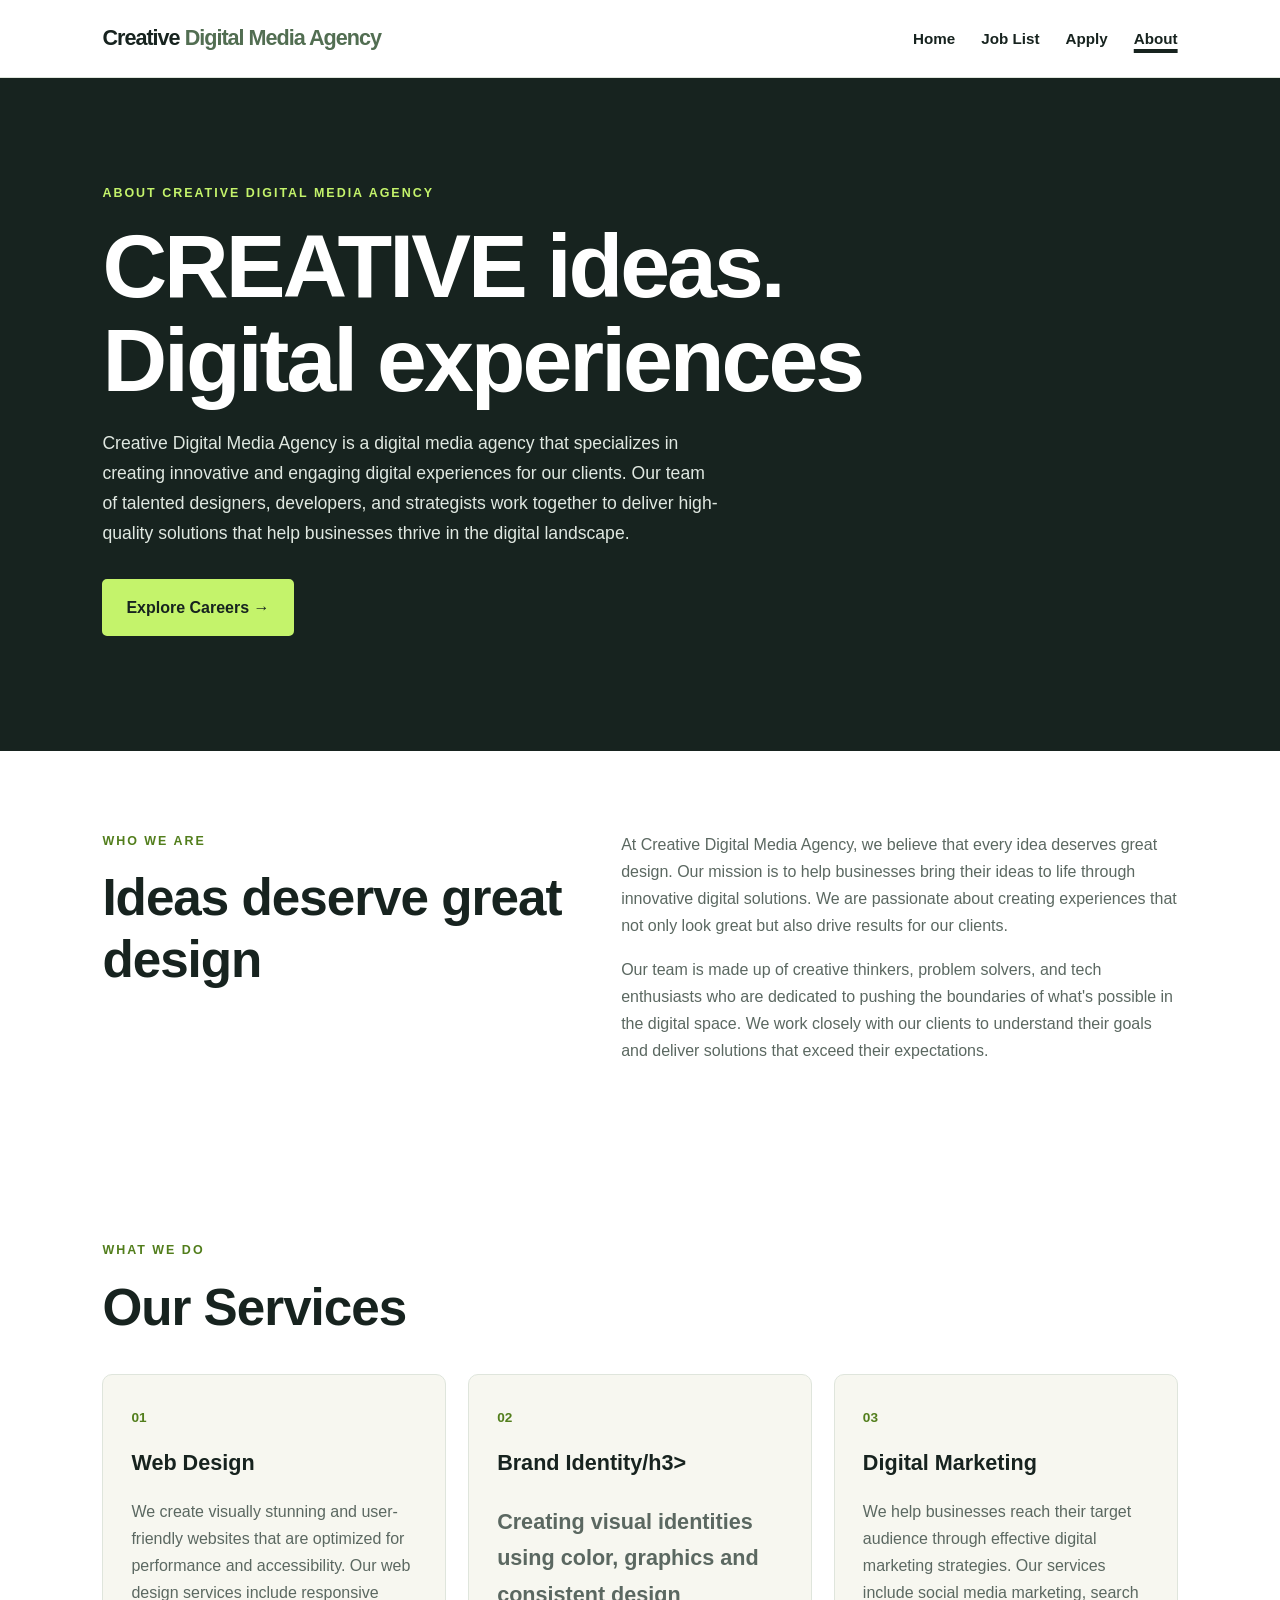
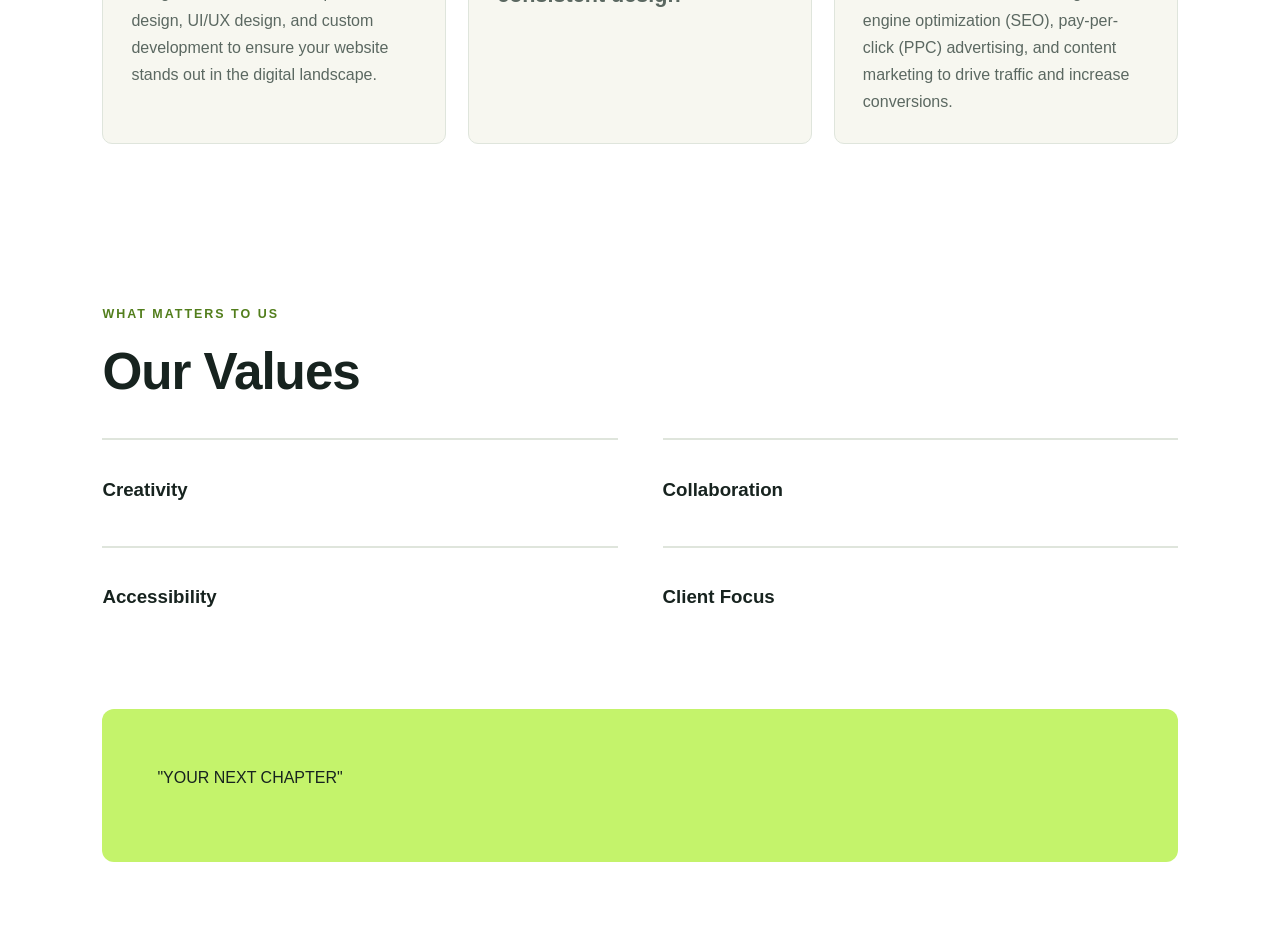
==== about.html @ 19dbe5de "new member" ====
<!DOCTYPE html>
<html lang="en">
<head>
    <meta charset="UTF-8">
    <meta name="viewport" content="width=device-width, initial-scale=1.0    ">      
    <meta name="description"
          content="Discover Creative Digital Media Agency, our mission, services and values.">
    <title>About Us/Creative Digital Media Agency</title> 
    <link rel="stylesheet" href="about.css">
</head>


<body>
    <header class="site-header">
        <a class="brand" href="index.html">
            Creative <span>Digital Media Agency</span>
        </a>


        <nav aria-label="Main navigation">
            <ul>
                <li><a href="index.html">Home</a></li>
                <li><a href="Job List.html">Job List</a></li>
                <li><a href="application.html">Apply</a></li>
                <li><a href="about.html" aria-current="page">About</a> </li>
            </ul>
        </nav>
    </header>


    <main>
        <section class="hero" aria-labelledby="hero-title">
            <p class="eyebrow">ABOUT CREATIVE DIGITAL MEDIA AGENCY</p>

            <h1 id="hero-title">
                CREATIVE ideas.<br>
                Digital experiences
            </h1>

            <p class="hero-text">
                Creative Digital Media Agency is a digital media agency that specializes in creating innovative and engaging digital experiences for our clients. Our team of talented designers, developers, and strategists work together to deliver high-quality solutions that help businesses thrive in the digital landscape.

            </p>


            <a class="button" href="application.html">
                Explore Careers &rarr;
            </a>
        </section>
    
    
        <section class="section about-section"
                 aria-labelledby="mission-title">
            <div class="section-heading">
                <p class="eyebrow">WHO WE ARE</p>
                <h2 id="mission-title">Ideas deserve great design</h2>
            </div>
        
        
            <div class="section-copy">
                <p>
                    At Creative Digital Media Agency, we believe that every idea deserves great design. Our mission is to help businesses bring their ideas to life through innovative digital solutions. We are passionate about creating experiences that not only look great but also drive results for our clients.
                </p>

                <p>
                    Our team is made up of creative thinkers, problem solvers, and tech enthusiasts who are dedicated to pushing the boundaries of what's possible in the digital space. We work closely with our clients to understand their goals and deliver solutions that exceed their expectations.
                </p>
            </div>
        </section>


        <section class="section service-section"
                 aria-labelledby="services-title">
            <div class="section-heading">
                <p class="eyebrow">WHAT WE DO</p>
                <h2 id="services-title">Our Services</h2>
            </div>

            <div class="card-grid">
                <article class="info-card">
                    <span class="card-number">01</span>
                    <h3>Web Design</h3>
                    <p>
                        We create visually stunning and user-friendly websites that are optimized for performance and accessibility. Our web design services include responsive design, UI/UX design, and custom development to ensure your website stands out in the digital landscape.    
                    </p>
                </article>


                <article class="info-card">
                    <span class="card-number">02</span>
                    <h3>Brand Identity/h3>
                    <p>
                        Creating visual identities using color, graphics and consistent design
                    </p>
                </article>


                <article class="info-card">
                    <span class="card-number">03</span>
                    <h3>Digital Marketing</h3>
                    <p>
                        We help businesses reach their target audience through effective digital marketing strategies. Our services include social media marketing, search engine optimization (SEO), pay-per-click (PPC) advertising, and content marketing to drive traffic and increase conversions.
                    </p>
                </article>
            </div>
        </section>


        <section class="section values-section"
                 aria-labelledby="values-title">
            <div class="section-heading">
                <p class="eyebrow">WHAT MATTERS TO US</p>
                <h2 id="values-title">Our Values</h2>
            </div>


            <ul class="values-list">
                <li>
                    <h3>Creativity</h3>
                    <p></p>
                </li>
                <li>
                    <h3>Collaboration</h3>
                    <p></p>
                </li>
                <li>
                    <h3>Accessibility</h3>
                    <p></p>
                </li>
                <li>
                    <h3>Client Focus</h3>
                    <p></p>
                </li>
            </ul>
        </section>


        <section class="careers-banner"
                 aria-labelledby="careers-title"
            <p class="eyebrow">"YOUR NEXT CHAPTER"</p>
    </main>
</body>
</html>
---- about.css ----
/* G06 Creative Digital Media Agency - About page


:root {
    --dark: #17231f;
    --green: #c4f36b;
    --cream: #f7f7f0;
    --white: #ffffff;
    --muted: #5b6861;
    --border: #dfe5dc
}

/* G06 Creative Digital Media Agency - About page */


:root {
    --dark: #17231f;
    --green: #c4f36b;
    --cream: #f7f7f0;
    --white: #ffffff;
    --muted: #5b6861;
    --border: #dfe5dc
}

* {
   box-sizing: border-box;
}

html {
    scroll-behavior: smooth;
}

body {
    margin: 0;
    font-family: 'Gill Sans', 'Gill Sans MT', Calibri, 'Trebuchet MS', sans-serif;
    color: #17231f;
    background:#ffffff;
    line-height: 1.7;
}

a {
    color: inherit;
}

a:focus-visible {
    outline: 3px solid #17231f
}

.site-header {
    position: relative;
    display: flex;
    align-items: center;
    justify-content: space-between;
    gap: 24px;
    padding: 20px 8%;
    background: var(--white);
    border-bottom: 1px solid var(--border);
}

.brand {
    font-size: 1.35rem;
    font-weight: 800;
    text-decoration: none;
    letter-spacing: -1px;
    text-align: center;
}

.brand span {
    color: #526e52;
}


nav ul {
    display: flex;
    flex-wrap: wrap;
    gap: 26px;
    margin: 0; 
    padding: 0;
    list-style: none;
}

nav a {
    font-size: 0.95rem;
    font-weight: 600;
    text-decoration: none;
}

nav a:hover,
nav a[aria-current="page"] {
    text-decoration: underline;
    text-decoration-thickness: 3.5px;
    text-underline-offset: 5px;
}

.hero { 
    padding: 105px 8% 115px;
    background: var(--dark);
    color: var(--white);
}

.eyebrow {
    margin: 0 0 15px;
    color: #527e1c;
    font-size: 0.78rem;
    font-weight: 800;
    letter-spacing: 2px;
}

.hero .eyebrow {
    color: var(--green);
}

.hero h1 {
    max-width: 850px;
    margin: 0 0 22px;
    font-size: clamp(2.8rem, 7vw, 5.6rem);
    line-height: 1.05;
    letter-spacing: -3px;
}

.hero-text {
    max-width: 620px;
    margin-bottom: 30px;
    color: #e0e8e1;
    font-size: 1.1rem;
}

.button {
    display: inline-block;
    padding: 13px 22px;
    border: 2px solid var(--green);
    border-radius: 5px;
    background: var(--green);
    color: var(--dark);
    font-weight: 700;
    text-decoration: none;
}

.button:hover {
    background: var(--white);
    border-color: var(--white);
}

.section {
    padding: 80px 8%;
}

.section-heading h2,
.careers-banner h2 {
    margin: 0;
    font-size: clamp(2rem, 4vw, 3.2rem);
    line-height: 1.2;
    letter-spacing: -1px;
}

.about-section {
    display: grid;
    grid-template-columns: 1fr 1.2fr;
    gap: 55px;
    align-items: start;
}

.section-copy {
    max-width: 650px;
    color: var(--muted);
}

.section-copy p:first-child {
    margin-top: 0;
}

.services-section {
    background: var(--white);
}

.card-grid {
    display: grid;
    grid-template-columns: repeat(3, minmax(0, 1fr));
    gap: 22px;
    margin-top: 36px;
}

.info-card {
    padding: 28px;
    border: 1px solid var(--border);
    border-radius: 10px;
    background: var(--cream);
}

.card-number {
    color: #527e1c;
    font-size: 0.85rem;
    font-weight: 800;
}

.info-card h3 {
    margin: 15px 0 8px;
    font-size: 1.35rem;
}

.info-card p {
    margin-bottom: 0;
    color: var(--muted);
}

.values-list {
    display: grid;
    grid-template-columns: repeat(2, minmax(0, 1fr));
    gap: 24px 45px;
    margin: 36px 0 0;
    padding: 0;
    list-style: none;
}

.values-list li {
    padding-top: 15px;
    border-top: 2px solid var(--border);
}

.values-list h3 {
    margin-bottom: 5px;
}

.values-list p {
    margin-top: 0;
    color: var(--muted);
}

.careers-banner {
    margin: 0 8% 80px;
    padding: 55px;
    border-radius: 12px;
    background: var(--green);
}

.careers-banner h2 {
    max-width: 700px;
}

.careers-banner > p:not(.eyebrow) {
    max-width: 650px;
}

.button-light {
    background: var(--dark);
    color: var(--white);
    border-color: var(--dark);
}

.button-light:hover {
    background: var(--white);
    color: var(--dark);
    border-color: var(--white);
}

.site-footer {
    display: flex;
    align-items: center;
    justify-content: space-between;
    gap: 20px;
    padding: 28px 8%;
    background: var(--dark);
    color: var(--white);
}

.footer-brand span {
    color: var(--green);
}

.site-footer p {
    margin: 0;
    font-size: 0.9rem;
}


@media (max-width: 760px) {
    .site-header {
        align-items: flex-start;
        flex-direction:column;
        padding: 20px 6%;
    
}

nav ul {
    gap: 12px 20px;
}


.hero {
    padding: 75px 6%;
}

.hero h1 {
    letter-spacing: -1.5px;
}
.section {
        padding: 60px 6%;
    }

    .about-section {
        grid-template-columns: 1fr;
        gap: 22px;
    }

    .card-grid {
        grid-template-columns: 1fr;
    }

    .values-list {
        grid-template-columns: 1fr;
    }

    .careers-banner {
        margin: 0 6% 60px;
        padding: 30px 24px;
    }

    .site-footer {
        align-items: flex-start;
        flex-direction: column;
        padding: 28px 6%;
    }
}
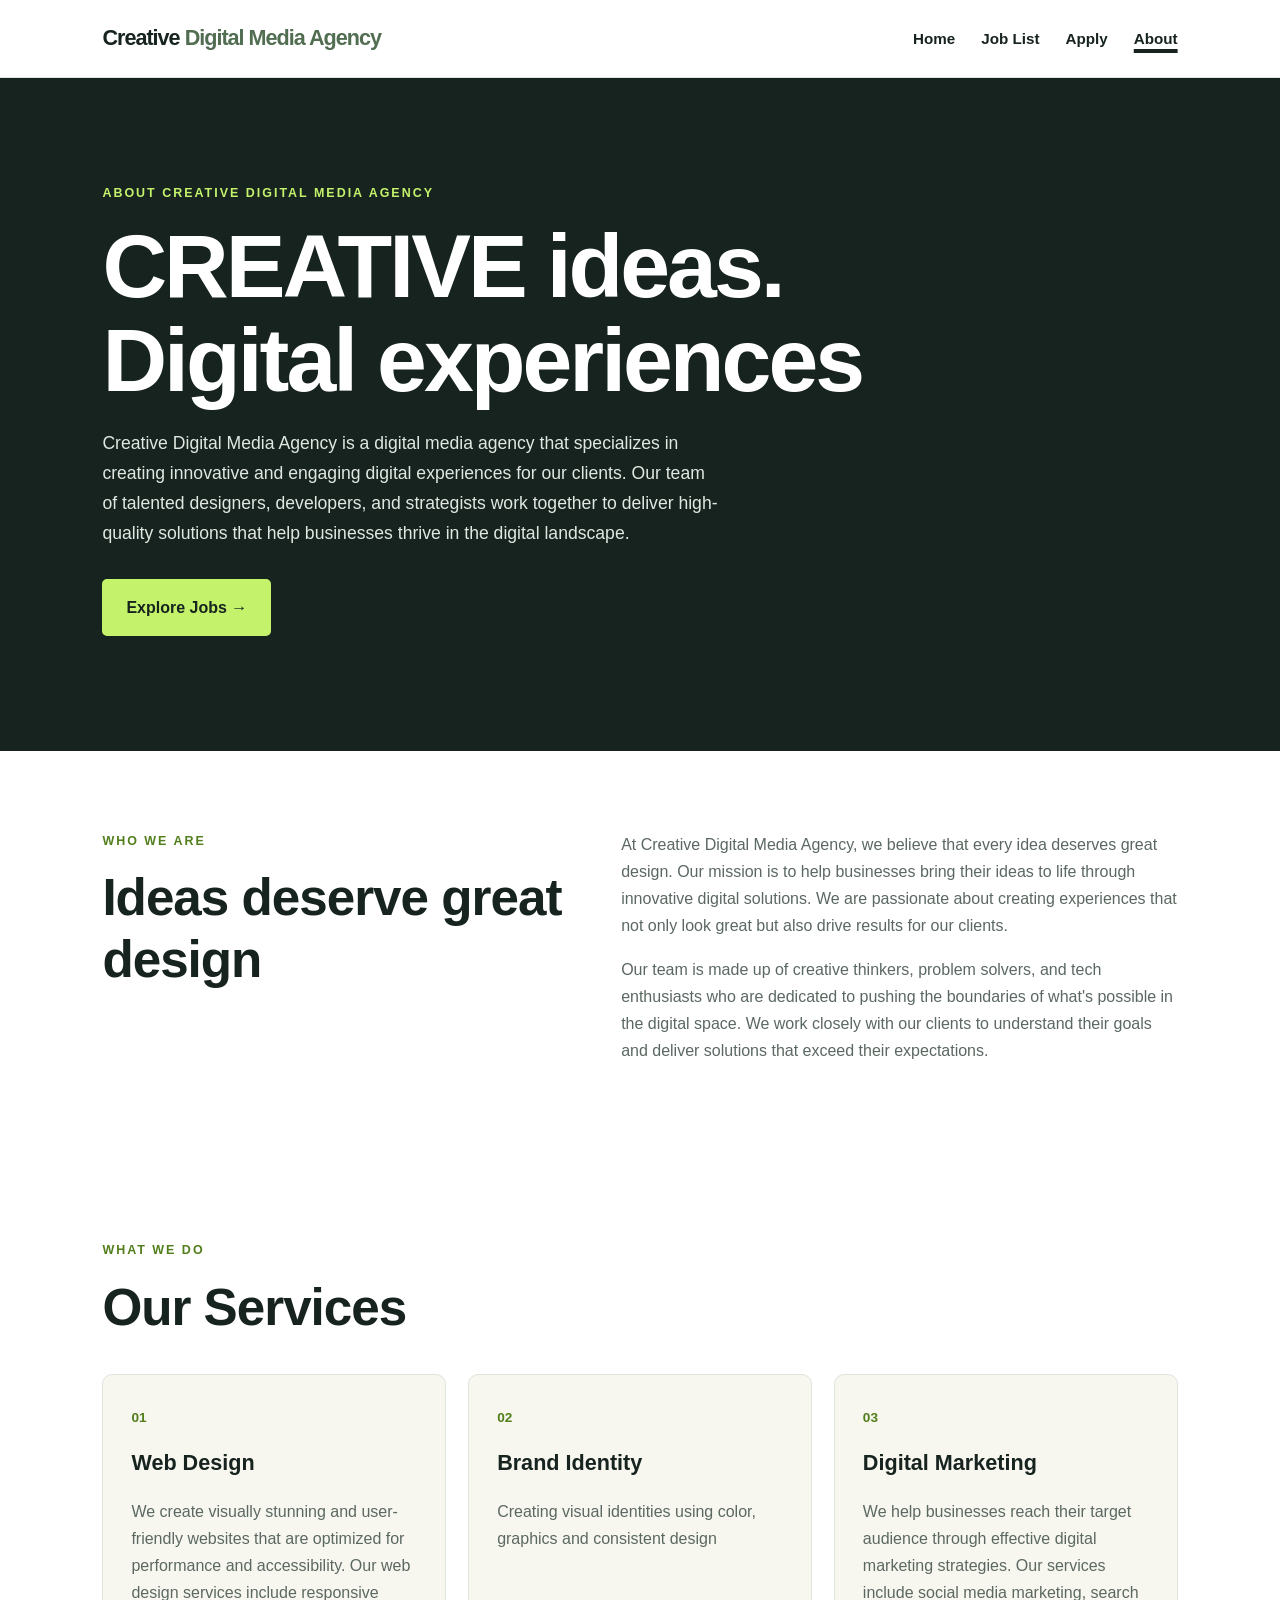
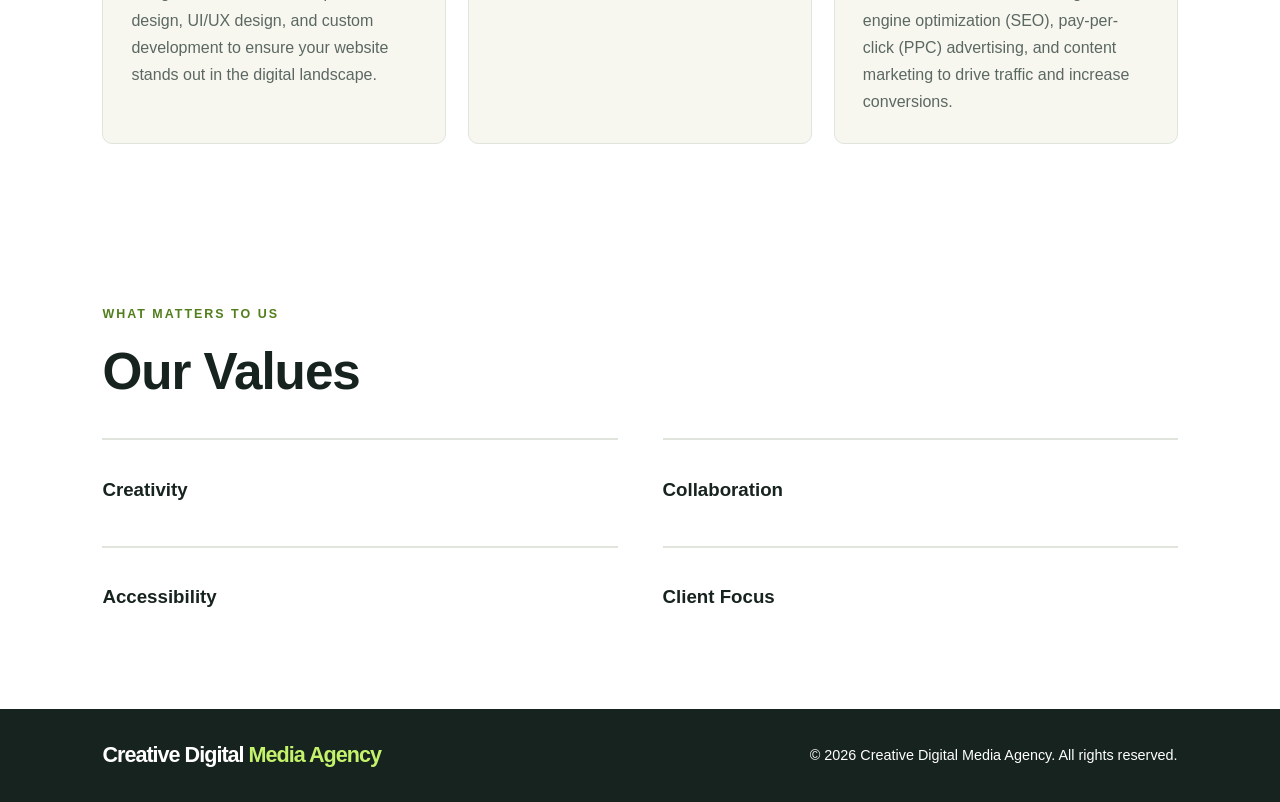
==== commit 9e25ade5: "change of code" ====
--- a/about.html
+++ b/about.html
@@ -21,7 +21,7 @@
             <ul>
                 <li><a href="index.html">Home</a></li>
                 <li><a href="Job List.html">Job List</a></li>
-                <li><a href="application.html">Apply</a></li>
+                <li><a href="apply.html">Apply</a></li>
                 <li><a href="about.html" aria-current="page">About</a> </li>
             </ul>
         </nav>
@@ -43,8 +43,8 @@
             </p>
 
 
-            <a class="button" href="application.html">
-                Explore Careers &rarr;
+            <a class="button" href="Job List.html">
+                Explore Jobs &rarr;
             </a>
         </section>
     
@@ -88,7 +88,7 @@
 
                 <article class="info-card">
                     <span class="card-number">02</span>
-                    <h3>Brand Identity/h3>
+                    <h3>Brand Identity</h3>
                     <p>
                         Creating visual identities using color, graphics and consistent design
                     </p>
@@ -135,9 +135,19 @@
         </section>
 
 
-        <section class="careers-banner"
-                 aria-labelledby="careers-title"
-            <p class="eyebrow">"YOUR NEXT CHAPTER"</p>
     </main>
+     <!-- FOOTER -->
+    <footer class="site-footer">
+
+        <a href="index.html" class="brand footer-brand">
+            Creative Digital <span>Media Agency</span>
+        </a>
+
+        <p>
+            &copy; 2026 Creative Digital Media Agency.
+            All rights reserved.
+        </p>
+
+    </footer>
 </body>
 </html>
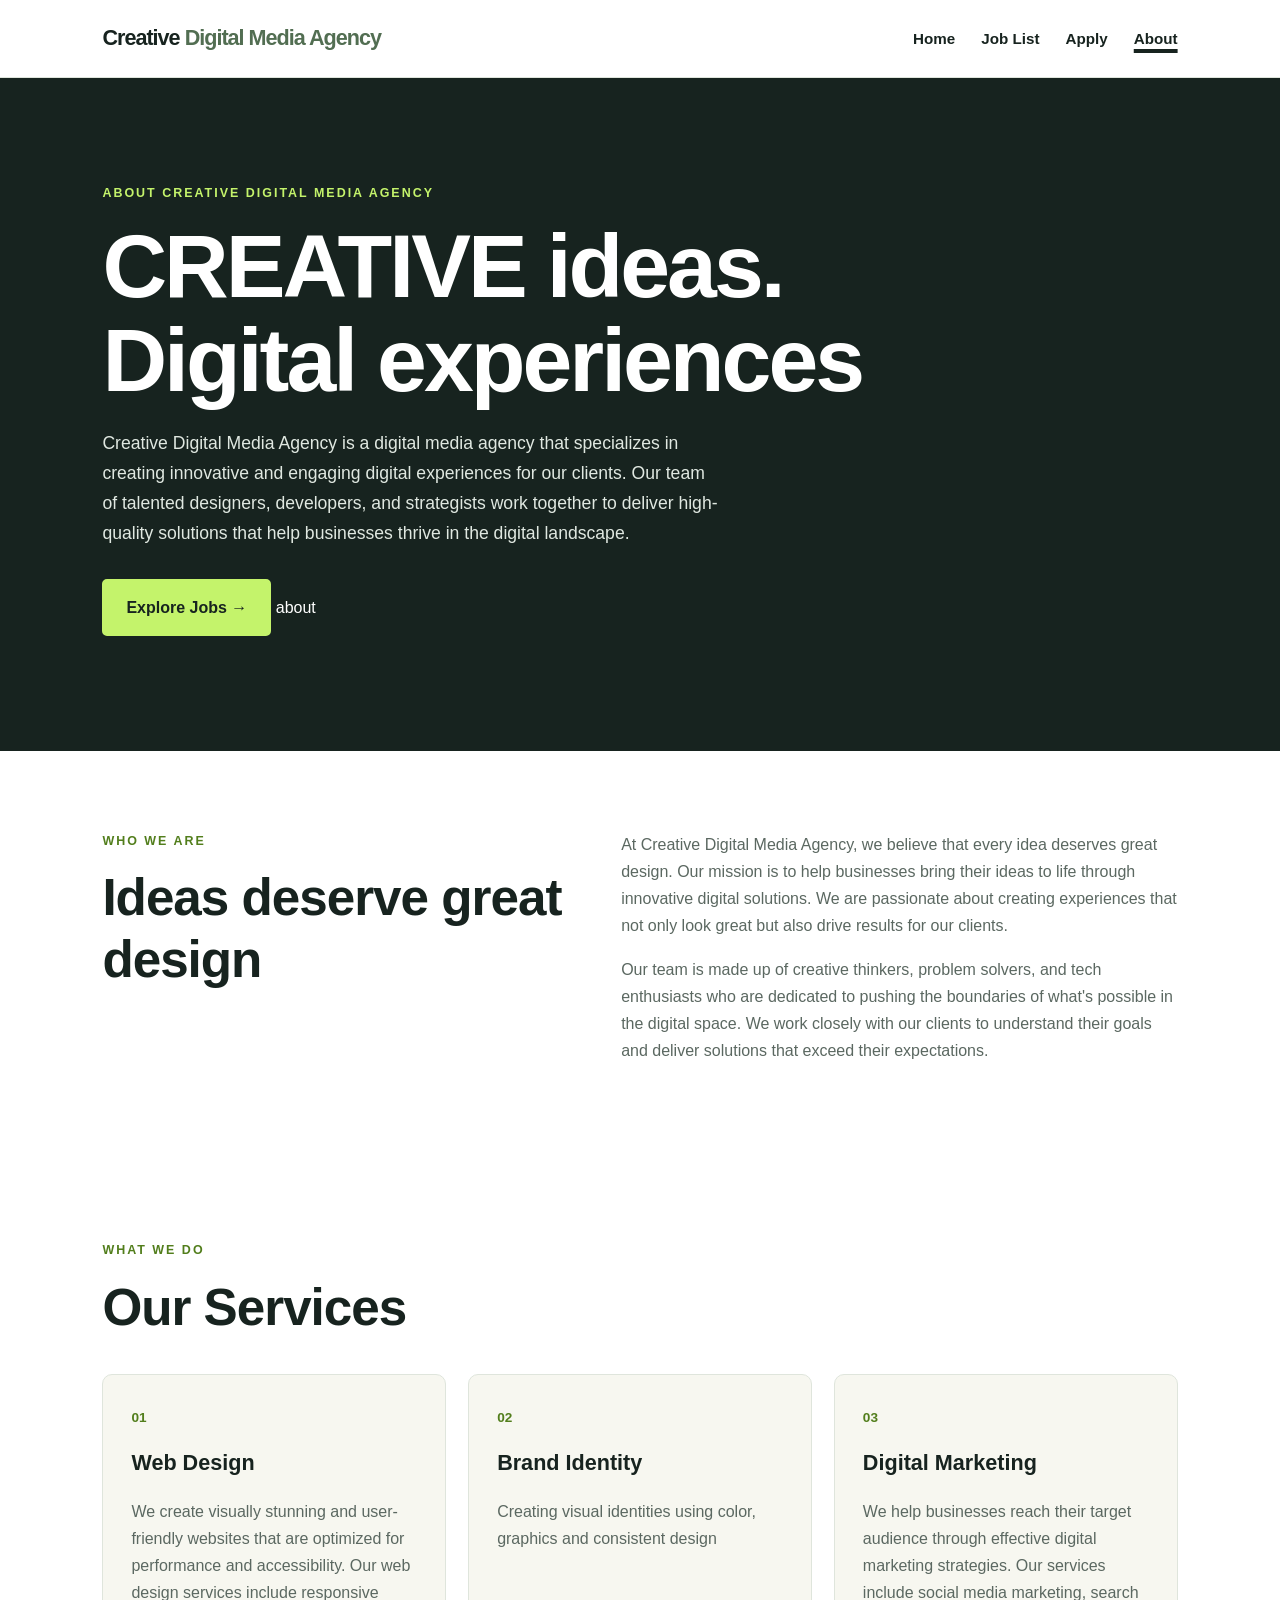
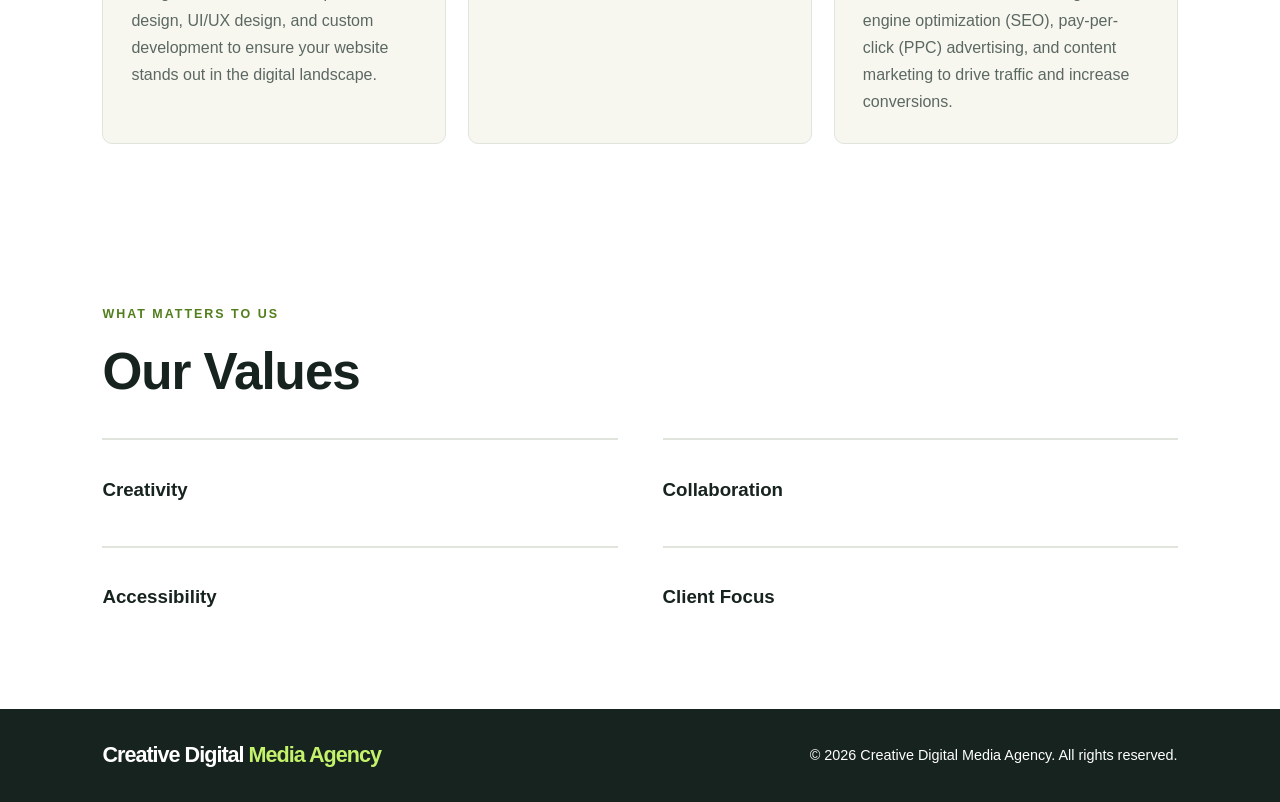
==== commit 6cd930e4: "i changed the link in the about.html file to point to jobs.html instead of Job List.html, and I adde" ====
--- a/about.html
+++ b/about.html
@@ -20,7 +20,7 @@
         <nav aria-label="Main navigation">
             <ul>
                 <li><a href="index.html">Home</a></li>
-                <li><a href="Job List.html">Job List</a></li>
+                <li><a href="jobs.html">Job List</a></li>
                 <li><a href="apply.html">Apply</a></li>
                 <li><a href="about.html" aria-current="page">About</a> </li>
             </ul>
@@ -43,9 +43,11 @@
             </p>
 
 
-            <a class="button" href="Job List.html">
+            <a class="button" href="jobs.html">
                 Explore Jobs &rarr;
             </a>
+
+about
         </section>
     
     
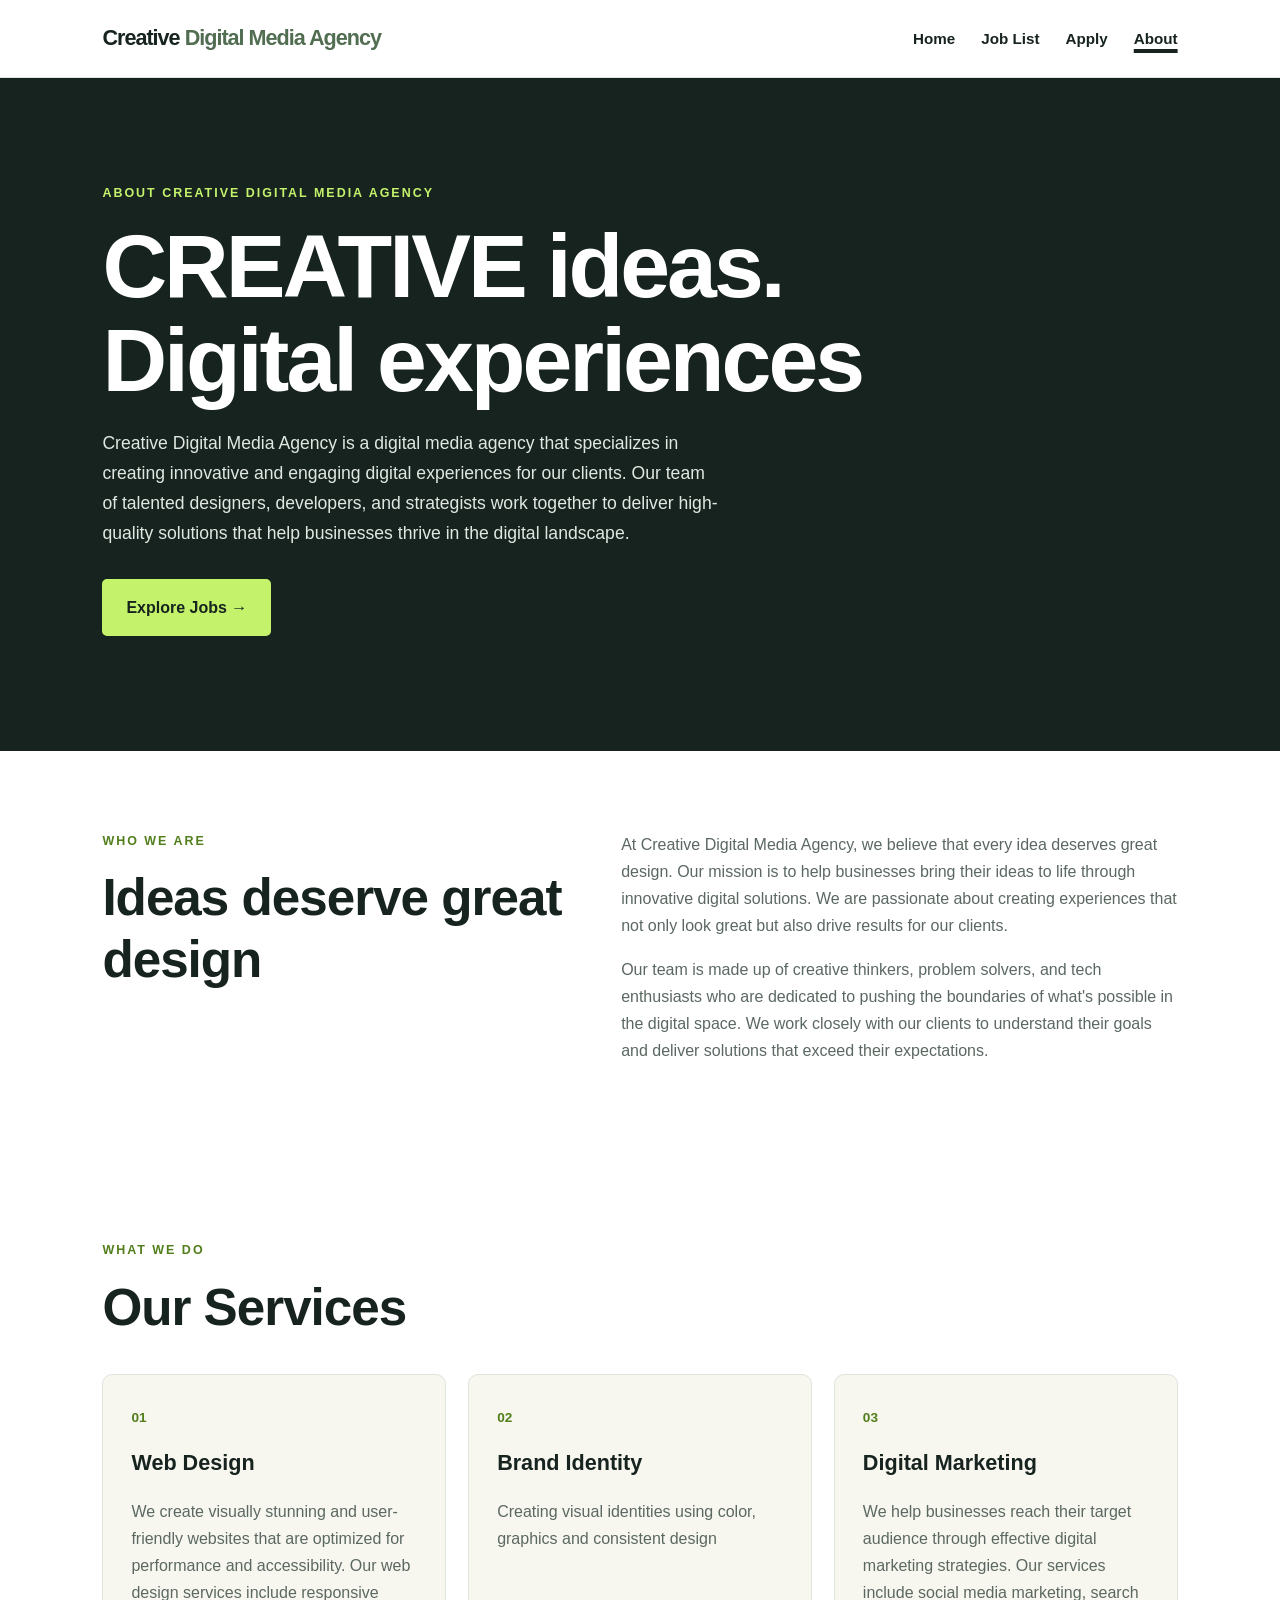
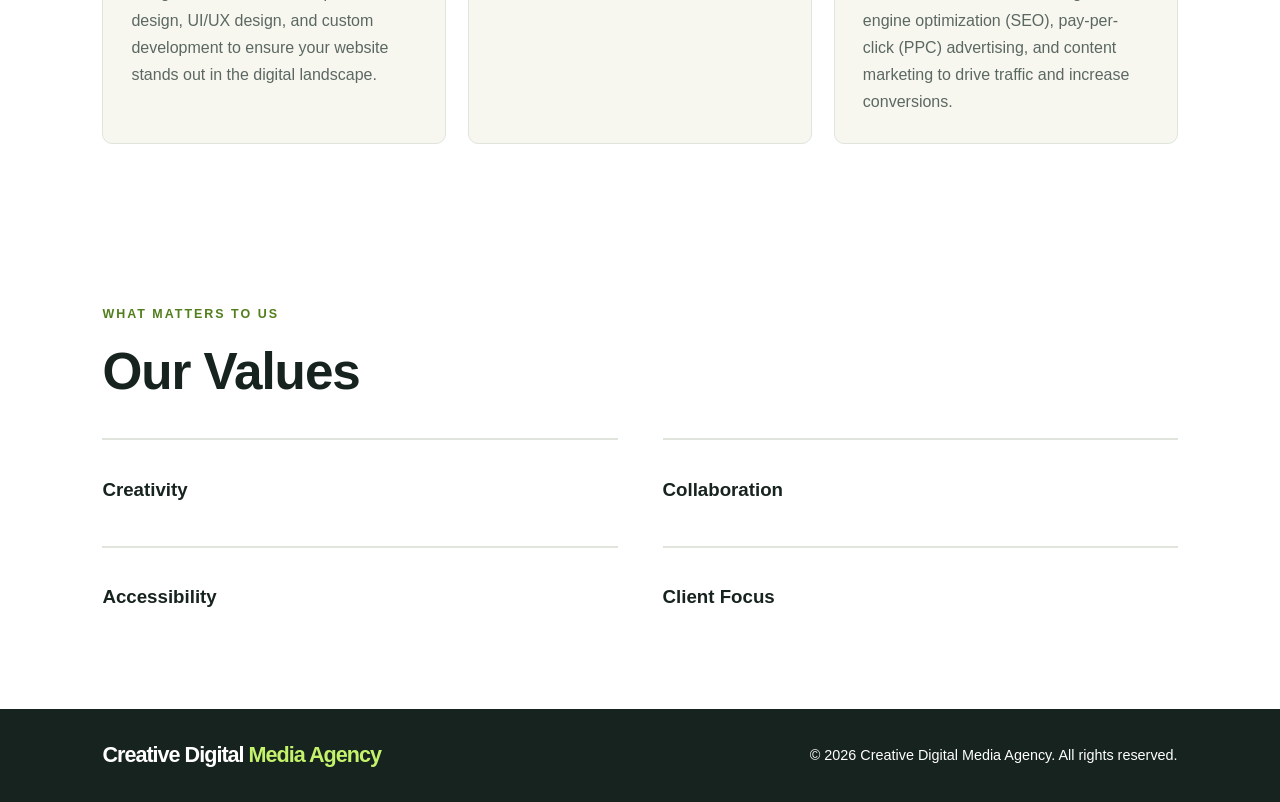
==== commit 7cd836d1: "i fixed an issue in the about.html file." ====
--- a/about.html
+++ b/about.html
@@ -47,7 +47,6 @@
                 Explore Jobs &rarr;
             </a>
 
-about
         </section>
     
     
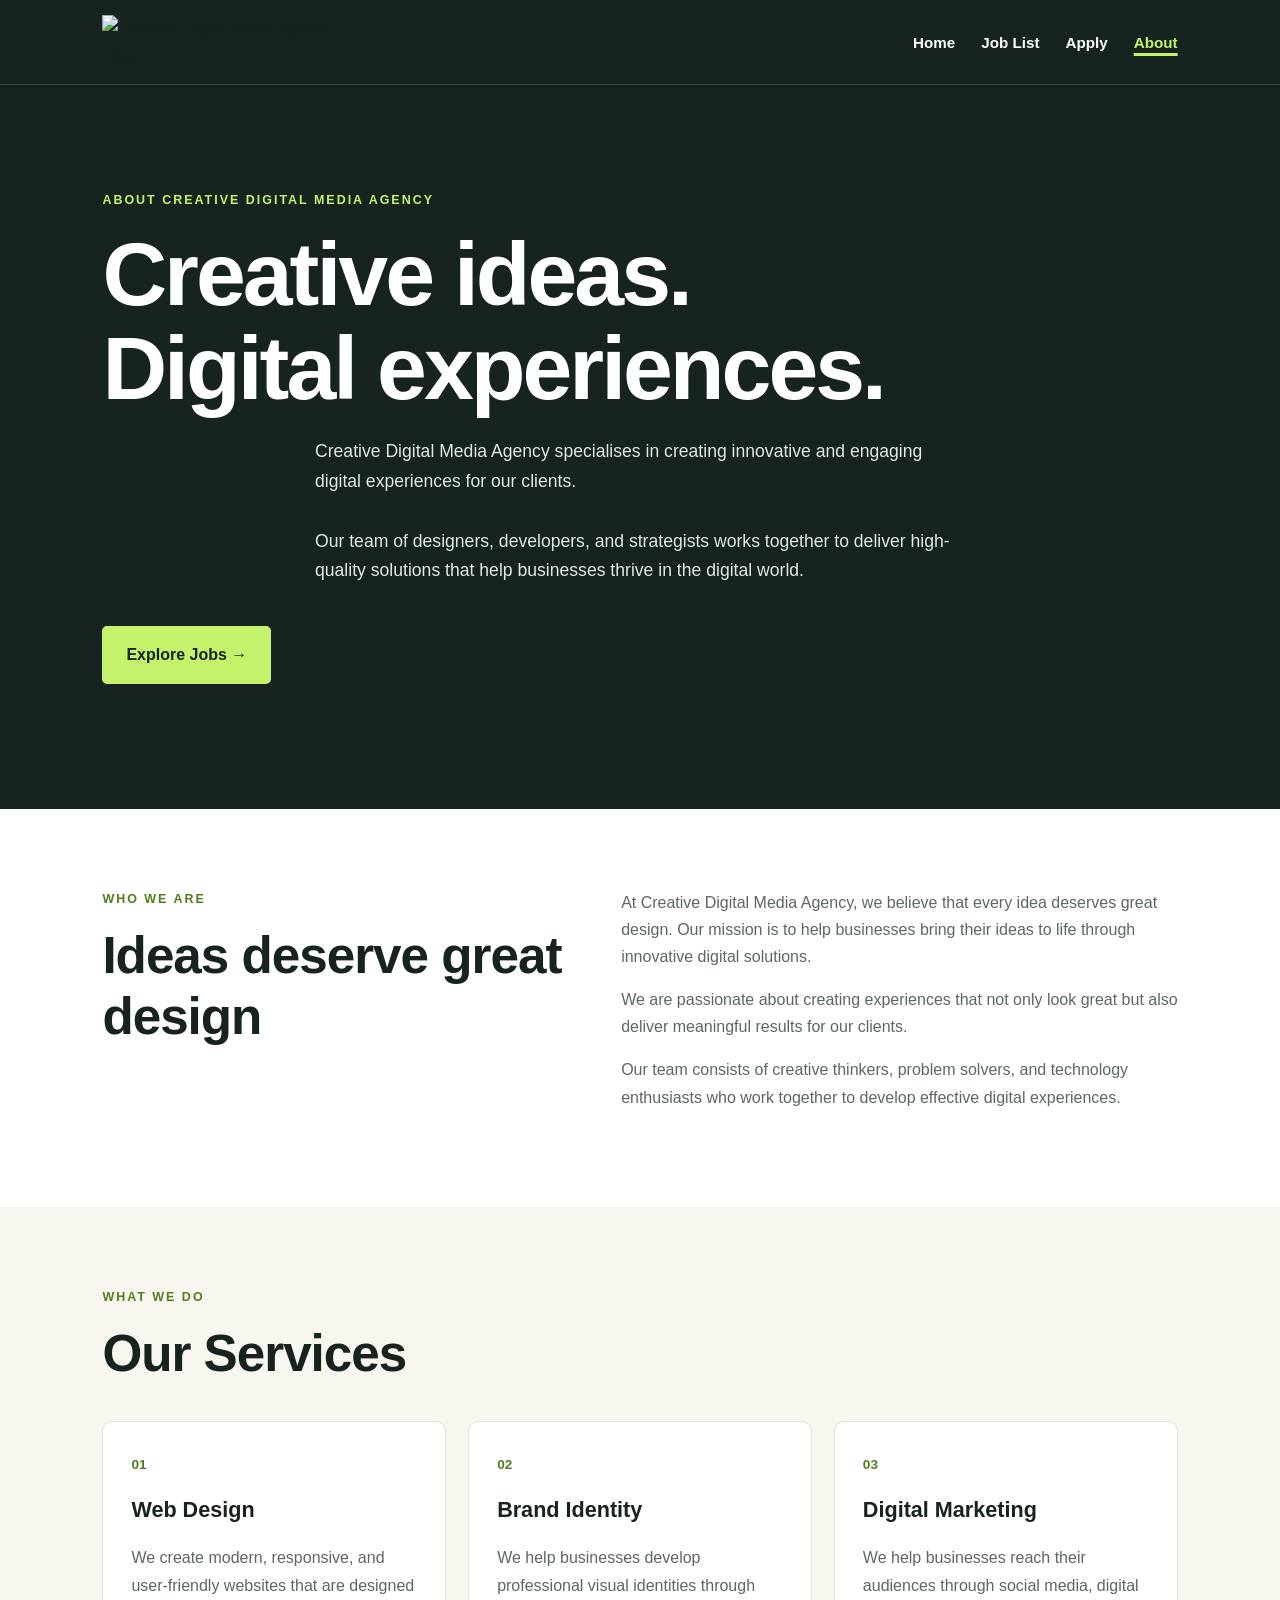
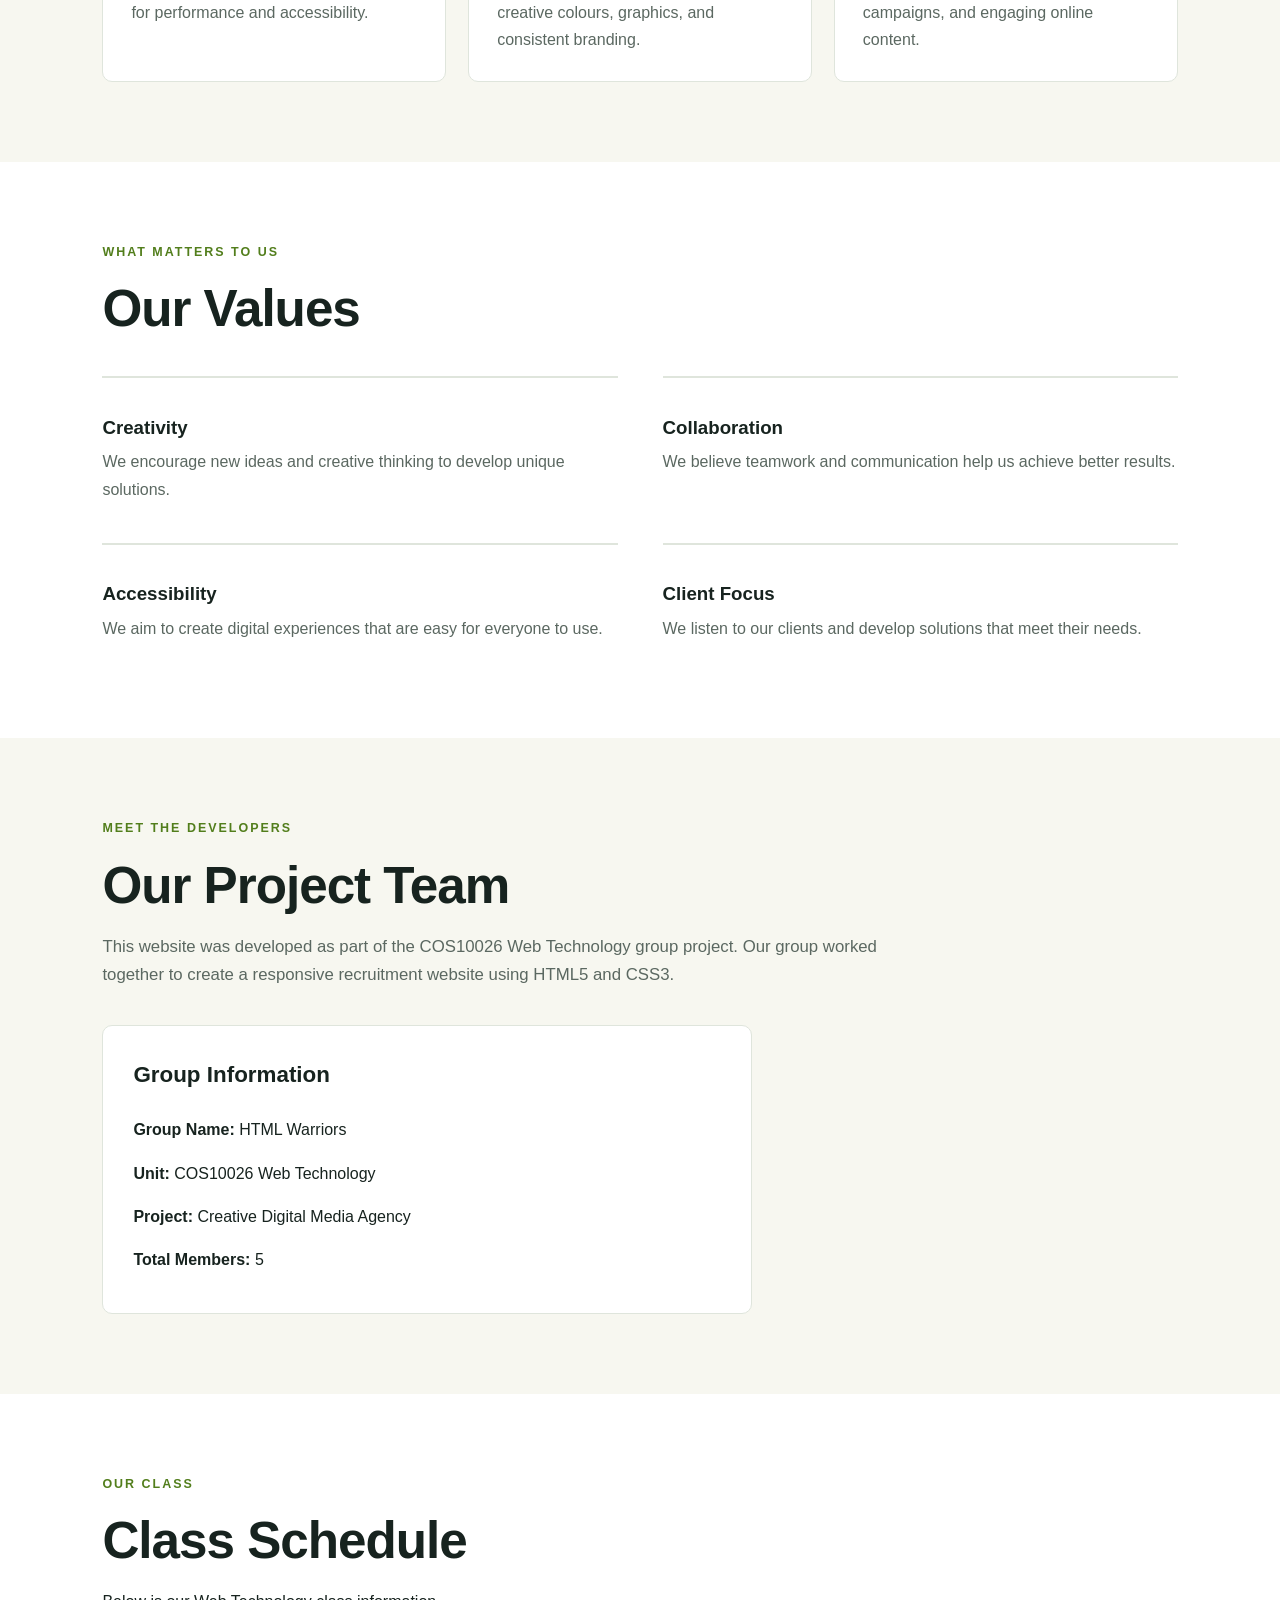
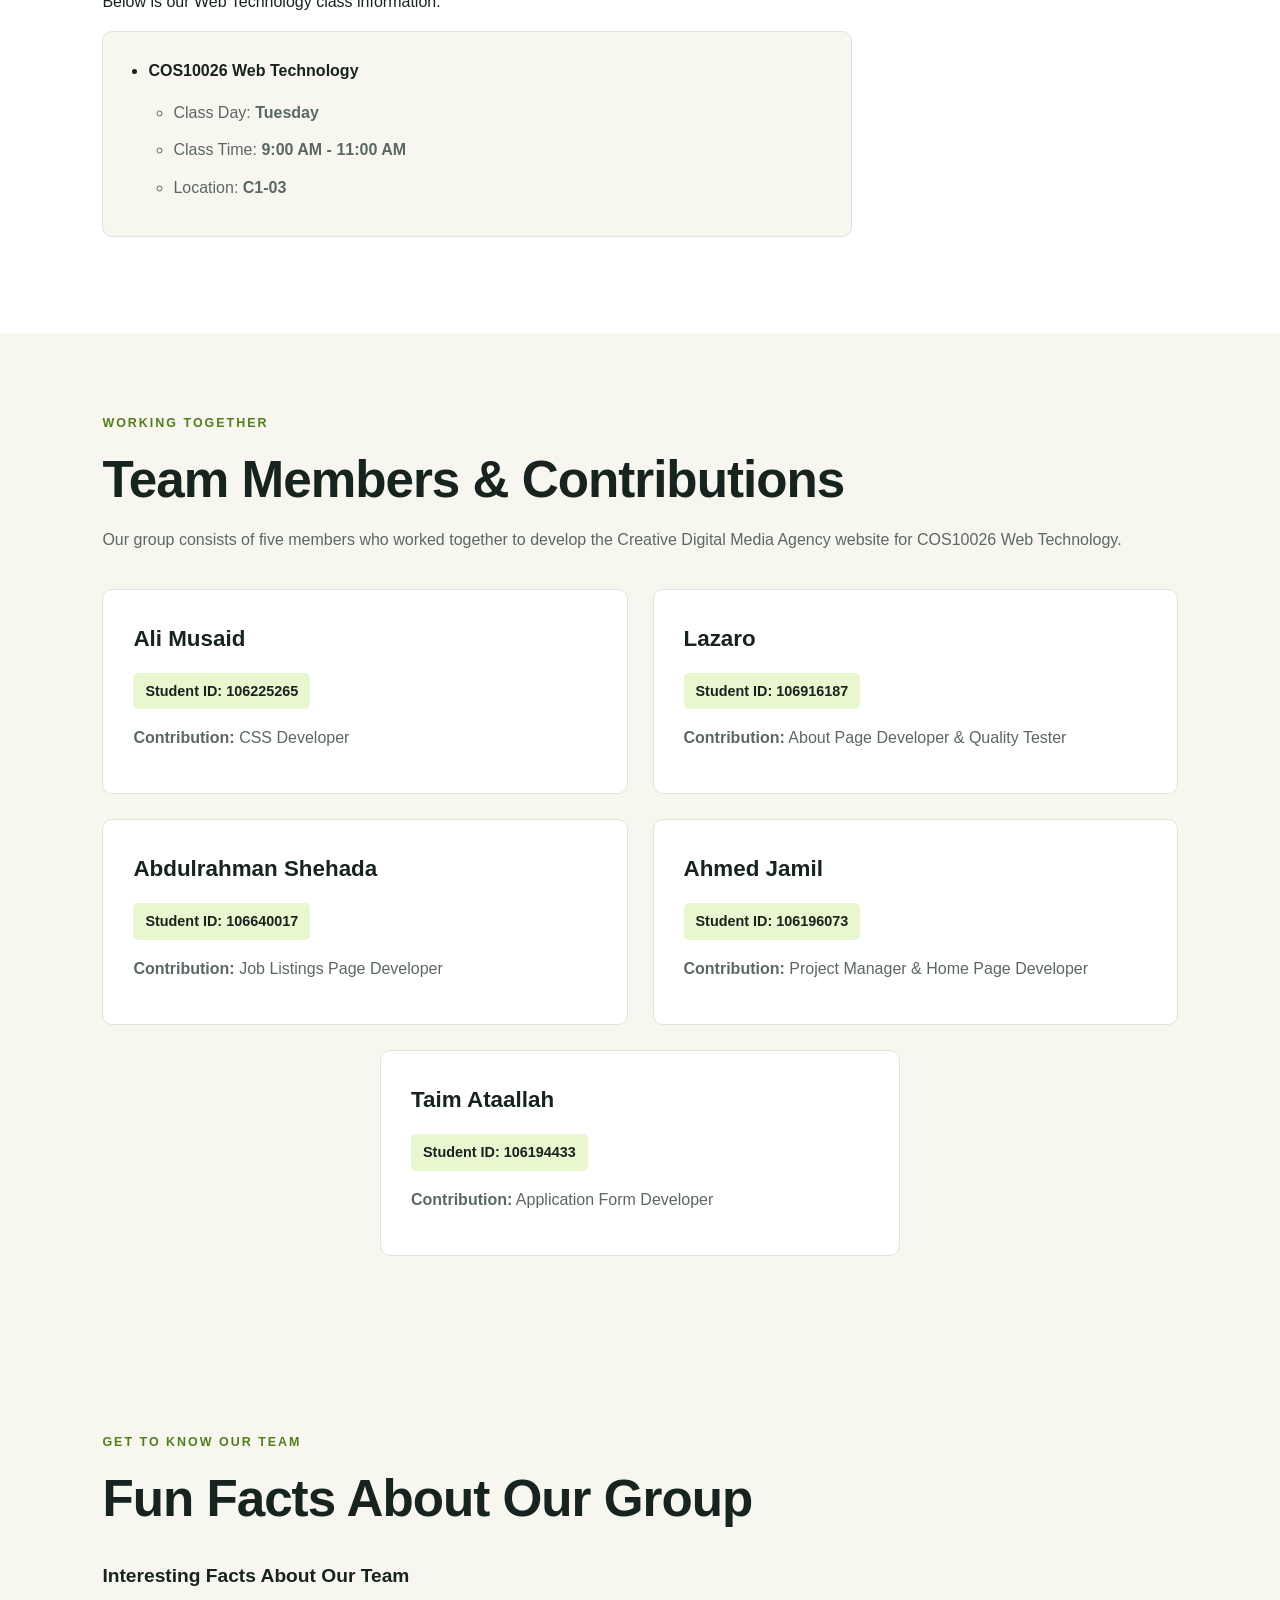
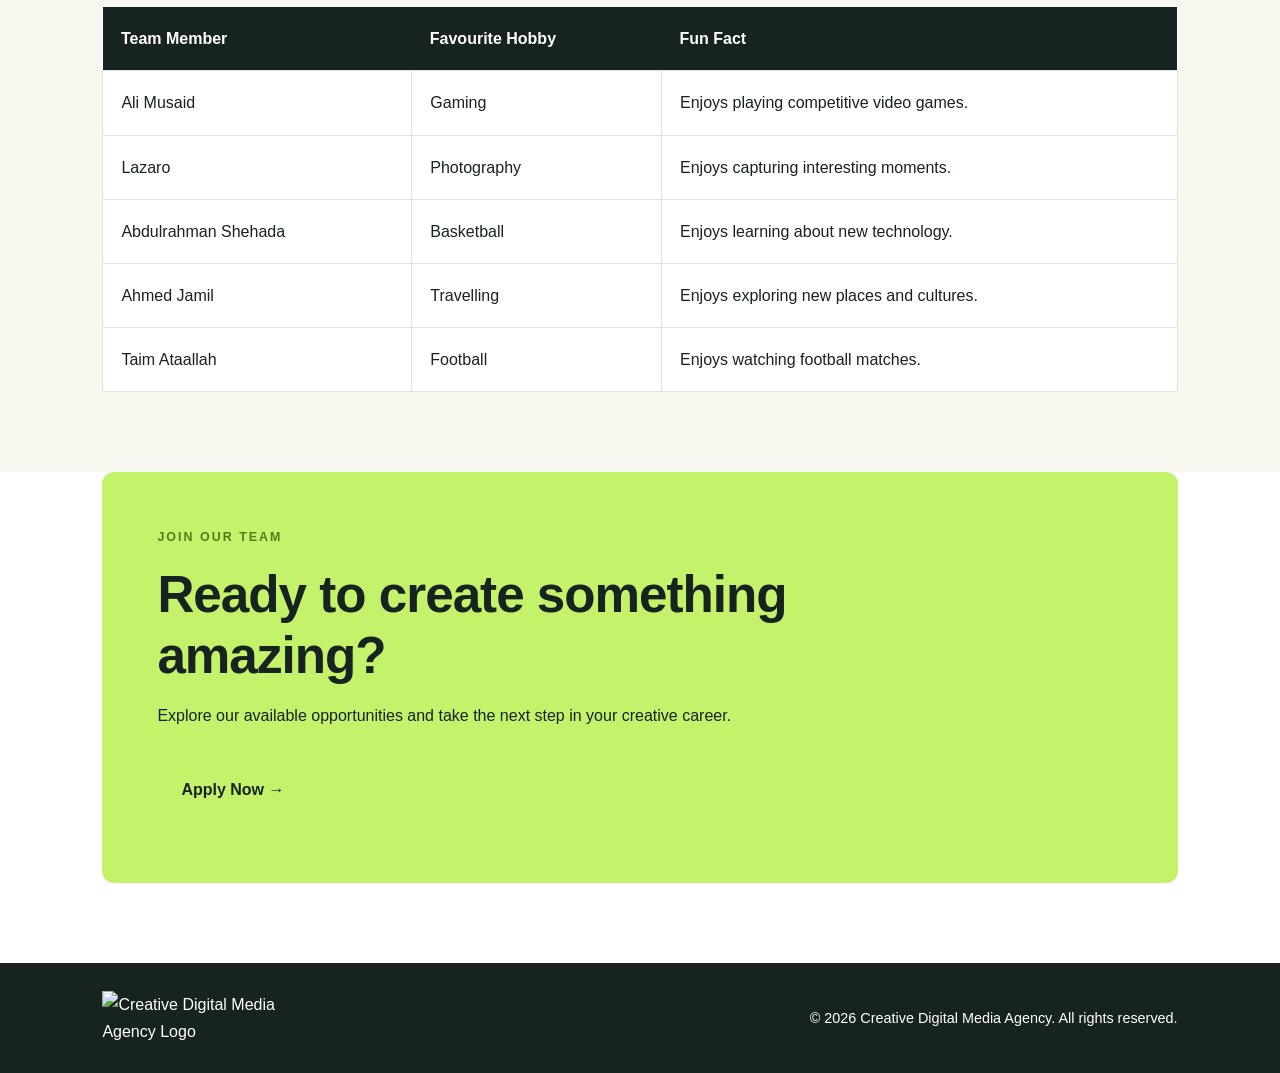
==== commit 2945bd4d: "updated version" ====
--- a/about.html
+++ b/about.html
@@ -1,147 +1,575 @@
 <!DOCTYPE html>
 <html lang="en">
+
 <head>
     <meta charset="UTF-8">
-    <meta name="viewport" content="width=device-width, initial-scale=1.0    ">      
+    <meta name="viewport" content="width=device-width, initial-scale=1.0">
+
     <meta name="description"
-          content="Discover Creative Digital Media Agency, our mission, services and values.">
-    <title>About Us/Creative Digital Media Agency</title> 
-    <link rel="stylesheet" href="about.css">
+          content="Learn about Creative Digital Media Agency, our services, values and project team.">
+
+    <meta name="keywords"
+          content="Creative Digital Media Agency, About, Web Design, Team">
+
+    <meta name="author" content="Creative Digital Media Agency">
+
+    <title>About Us | Creative Digital Media Agency</title>
+
+    <!-- External CSS -->
+    <link rel="stylesheet" href="style.css">
+
+    <!-- Embedded CSS -->
+    <style>
+        .team-intro {
+            max-width: 800px;
+            margin-bottom: 35px;
+        }
+    </style>
 </head>
 
-
 <body>
+
+    <!-- HEADER -->
     <header class="site-header">
-        <a class="brand" href="index.html">
-            Creative <span>Digital Media Agency</span>
+
+        <a href="index.html" class="brand">
+            <img
+                src="images/logo.png"
+                alt="Creative Digital Media Agency Logo"
+                class="site-logo">
         </a>
-
 
         <nav aria-label="Main navigation">
             <ul>
                 <li><a href="index.html">Home</a></li>
                 <li><a href="jobs.html">Job List</a></li>
                 <li><a href="apply.html">Apply</a></li>
-                <li><a href="about.html" aria-current="page">About</a> </li>
+                <li><a href="about.html" aria-current="page">About</a></li>
             </ul>
         </nav>
+
     </header>
 
 
     <main>
+
+        <!-- HERO SECTION -->
         <section class="hero" aria-labelledby="hero-title">
-            <p class="eyebrow">ABOUT CREATIVE DIGITAL MEDIA AGENCY</p>
+
+            <p class="eyebrow">
+                ABOUT CREATIVE DIGITAL MEDIA AGENCY
+            </p>
 
             <h1 id="hero-title">
-                CREATIVE ideas.<br>
-                Digital experiences
+                Creative ideas.<br>
+                Digital experiences.
             </h1>
 
             <p class="hero-text">
-                Creative Digital Media Agency is a digital media agency that specializes in creating innovative and engaging digital experiences for our clients. Our team of talented designers, developers, and strategists work together to deliver high-quality solutions that help businesses thrive in the digital landscape.
-
-            </p>
-
-
-            <a class="button" href="jobs.html">
+                Creative Digital Media Agency specialises in
+                creating innovative and engaging digital
+                experiences for our clients.
+            </p>
+
+            <p class="hero-text">
+                Our team of designers, developers, and strategists
+                works together to deliver high-quality solutions
+                that help businesses thrive in the digital world.
+            </p>
+
+            <a href="jobs.html" class="button">
                 Explore Jobs &rarr;
             </a>
 
         </section>
-    
-    
+
+
+        <!-- ABOUT THE COMPANY -->
         <section class="section about-section"
                  aria-labelledby="mission-title">
-            <div class="section-heading">
+
+            <div class="section-heading">
+
                 <p class="eyebrow">WHO WE ARE</p>
-                <h2 id="mission-title">Ideas deserve great design</h2>
-            </div>
-        
-        
+
+                <h2 id="mission-title">
+                    Ideas deserve great design
+                </h2>
+
+            </div>
+
             <div class="section-copy">
-                <p>
-                    At Creative Digital Media Agency, we believe that every idea deserves great design. Our mission is to help businesses bring their ideas to life through innovative digital solutions. We are passionate about creating experiences that not only look great but also drive results for our clients.
-                </p>
-
-                <p>
-                    Our team is made up of creative thinkers, problem solvers, and tech enthusiasts who are dedicated to pushing the boundaries of what's possible in the digital space. We work closely with our clients to understand their goals and deliver solutions that exceed their expectations.
-                </p>
-            </div>
-        </section>
-
-
-        <section class="section service-section"
+
+                <p>
+                    At Creative Digital Media Agency, we believe
+                    that every idea deserves great design.
+                    Our mission is to help businesses bring
+                    their ideas to life through innovative
+                    digital solutions.
+                </p>
+
+                <p>
+                    We are passionate about creating experiences
+                    that not only look great but also deliver
+                    meaningful results for our clients.
+                </p>
+
+                <p>
+                    Our team consists of creative thinkers,
+                    problem solvers, and technology enthusiasts
+                    who work together to develop effective
+                    digital experiences.
+                </p>
+
+            </div>
+
+        </section>
+
+
+        <!-- SERVICES SECTION -->
+        <section class="section services-section"
                  aria-labelledby="services-title">
-            <div class="section-heading">
+
+            <div class="section-heading">
+
                 <p class="eyebrow">WHAT WE DO</p>
-                <h2 id="services-title">Our Services</h2>
+
+                <h2 id="services-title">
+                    Our Services
+                </h2>
+
             </div>
 
             <div class="card-grid">
+
                 <article class="info-card">
+
                     <span class="card-number">01</span>
+
                     <h3>Web Design</h3>
-                    <p>
-                        We create visually stunning and user-friendly websites that are optimized for performance and accessibility. Our web design services include responsive design, UI/UX design, and custom development to ensure your website stands out in the digital landscape.    
-                    </p>
+
+                    <p>
+                        We create modern, responsive, and
+                        user-friendly websites that are
+                        designed for performance and accessibility.
+                    </p>
+
                 </article>
 
 
                 <article class="info-card">
+
                     <span class="card-number">02</span>
+
                     <h3>Brand Identity</h3>
-                    <p>
-                        Creating visual identities using color, graphics and consistent design
-                    </p>
+
+                    <p>
+                        We help businesses develop professional
+                        visual identities through creative
+                        colours, graphics, and consistent branding.
+                    </p>
+
                 </article>
 
 
                 <article class="info-card">
+
                     <span class="card-number">03</span>
+
                     <h3>Digital Marketing</h3>
-                    <p>
-                        We help businesses reach their target audience through effective digital marketing strategies. Our services include social media marketing, search engine optimization (SEO), pay-per-click (PPC) advertising, and content marketing to drive traffic and increase conversions.
-                    </p>
+
+                    <p>
+                        We help businesses reach their audiences
+                        through social media, digital campaigns,
+                        and engaging online content.
+                    </p>
+
                 </article>
-            </div>
-        </section>
-
-
+
+            </div>
+
+        </section>
+
+
+        <!-- COMPANY VALUES -->
         <section class="section values-section"
                  aria-labelledby="values-title">
-            <div class="section-heading">
+
+            <div class="section-heading">
+
                 <p class="eyebrow">WHAT MATTERS TO US</p>
-                <h2 id="values-title">Our Values</h2>
-            </div>
-
+
+                <h2 id="values-title">
+                    Our Values
+                </h2>
+
+            </div>
 
             <ul class="values-list">
+
                 <li>
                     <h3>Creativity</h3>
-                    <p></p>
+
+                    <p>
+                        We encourage new ideas and creative
+                        thinking to develop unique solutions.
+                    </p>
                 </li>
+
                 <li>
                     <h3>Collaboration</h3>
-                    <p></p>
+
+                    <p>
+                        We believe teamwork and communication
+                        help us achieve better results.
+                    </p>
                 </li>
+
                 <li>
                     <h3>Accessibility</h3>
-                    <p></p>
+
+                    <p>
+                        We aim to create digital experiences
+                        that are easy for everyone to use.
+                    </p>
                 </li>
+
                 <li>
                     <h3>Client Focus</h3>
-                    <p></p>
+
+                    <p>
+                        We listen to our clients and develop
+                        solutions that meet their needs.
+                    </p>
                 </li>
+
             </ul>
-        </section>
-
+
+        </section>
+
+
+        <!-- GROUP INFORMATION -->
+        <section class="section group-section"
+                 aria-labelledby="group-title">
+
+            <div class="section-heading">
+
+                <p class="eyebrow">MEET THE DEVELOPERS</p>
+
+                <h2 id="group-title">
+                    Our Project Team
+                </h2>
+
+            </div>
+
+            <p class="team-intro">
+                This website was developed as part of the
+                COS10026 Web Technology group project.
+                Our group worked together to create a
+                responsive recruitment website using HTML5
+                and CSS3.
+            </p>
+
+            <div class="group-info-card">
+
+                <h3>Group Information</h3>
+
+                <p>
+                    <strong>Group Name:</strong>
+                    HTML Warriors
+                </p>
+
+                <p>
+                    <strong>Unit:</strong>
+                    COS10026 Web Technology
+                </p>
+
+                <p>
+                    <strong>Project:</strong>
+                    Creative Digital Media Agency
+                </p>
+
+                <p>
+                    <strong>Total Members:</strong>
+                    5
+                </p>
+
+            </div>
+
+        </section>
+
+
+        <!-- CLASS SCHEDULE -->
+        <section class="section schedule-section"
+                 aria-labelledby="schedule-title">
+
+            <div class="section-heading">
+
+                <p class="eyebrow">OUR CLASS</p>
+
+                <h2 id="schedule-title">
+                    Class Schedule
+                </h2>
+
+            </div>
+
+            <p>
+                Below is our Web Technology class information.
+            </p>
+
+            <!-- Nested List -->
+            <ul class="schedule-list">
+
+                <li>
+                    COS10026 Web Technology
+
+                    <ul>
+                        <li>
+                            Class Day:
+                            <strong>Tuesday</strong>
+                        </li>
+
+                        <li>
+                            Class Time:
+                            <strong>9:00 AM - 11:00 AM</strong>
+                        </li>
+
+                        <li>
+                            Location:
+                            <strong>C1-03</strong>
+                        </li>
+                    </ul>
+
+                </li>
+
+            </ul>
+
+        </section>
+
+
+        <!-- TEAM MEMBER CONTRIBUTIONS -->
+        <section class="section contributions-section"
+                 aria-labelledby="contributions-title">
+
+            <div class="section-heading">
+
+                <p class="eyebrow">WORKING TOGETHER</p>
+
+                <h2 id="contributions-title">
+                    Team Members &amp; Contributions
+                </h2>
+
+            </div>
+
+            <p>
+                Our group consists of five members who worked
+                together to develop the Creative Digital Media
+                Agency website for COS10026 Web Technology.
+            </p>
+
+            <!-- Definition List -->
+            <dl class="contributions-list">
+
+                <!-- MEMBER 1 -->
+                <div class="member-card">
+
+                    <dt>Ali Musaid</dt>
+
+                    <dd class="student-id">
+                        Student ID: 106225265
+                    </dd>
+
+                    <dd>
+                        <strong>Contribution:</strong>
+                        CSS Developer
+                    </dd>
+
+                </div>
+
+
+                <!-- MEMBER 2 -->
+                <div class="member-card">
+
+                    <dt>Lazaro</dt>
+
+                    <dd class="student-id">
+                        Student ID: 106916187
+                    </dd>
+
+                    <dd>
+                        <strong>Contribution:</strong>
+                        About Page Developer &amp; Quality Tester
+                    </dd>
+
+                </div>
+
+
+                <!-- MEMBER 3 -->
+                <div class="member-card">
+
+                    <dt>Abdulrahman Shehada</dt>
+
+                    <dd class="student-id">
+                        Student ID: 106640017
+                    </dd>
+
+                    <dd>
+                        <strong>Contribution:</strong>
+                        Job Listings Page Developer
+                    </dd>
+
+                </div>
+
+
+                <!-- MEMBER 4 -->
+                <div class="member-card">
+
+                    <dt>Ahmed Jamil</dt>
+
+                    <dd class="student-id">
+                        Student ID: 106196073
+                    </dd>
+
+                    <dd>
+                        <strong>Contribution:</strong>
+                        Project Manager &amp; Home Page Developer
+                    </dd>
+
+                </div>
+
+
+                <!-- MEMBER 5 -->
+                <div class="member-card">
+
+                    <dt>Taim Ataallah</dt>
+
+                    <dd class="student-id">
+                        Student ID: 106194433
+                    </dd>
+
+                    <dd>
+                        <strong>Contribution:</strong>
+                        Application Form Developer
+                    </dd>
+
+                </div>
+
+            </dl>
+
+        </section>
+
+
+        <!-- FUN FACTS TABLE -->
+        <section class="section fun-facts-section"
+                 aria-labelledby="facts-title">
+
+            <div class="section-heading">
+
+                <p class="eyebrow">GET TO KNOW OUR TEAM</p>
+
+                <h2 id="facts-title">
+                    Fun Facts About Our Group
+                </h2>
+
+            </div>
+
+            <div class="table-container">
+
+                <table class="fun-facts-table">
+
+                    <caption>
+                        Interesting Facts About Our Team
+                    </caption>
+
+                    <thead>
+                        <tr>
+                            <th scope="col">Team Member</th>
+                            <th scope="col">Favourite Hobby</th>
+                            <th scope="col">Fun Fact</th>
+                        </tr>
+                    </thead>
+
+                    <tbody>
+
+                        <tr>
+                            <td>Ali Musaid</td>
+                            <td>Gaming</td>
+                            <td>Enjoys playing competitive video games.</td>
+                        </tr>
+
+                        <tr>
+                            <td>Lazaro</td>
+                            <td>Photography</td>
+                            <td>Enjoys capturing interesting moments.</td>
+                        </tr>
+
+                        <tr>
+                            <td>Abdulrahman Shehada</td>
+                            <td>Basketball</td>
+                            <td>Enjoys learning about new technology.</td>
+                        </tr>
+
+                        <tr>
+                            <td>Ahmed Jamil</td>
+                            <td>Travelling</td>
+                            <td>Enjoys exploring new places and cultures.</td>
+                        </tr>
+
+                        <tr>
+                            <td>Taim Ataallah</td>
+                            <td>Football</td>
+                            <td>Enjoys watching football matches.</td>
+                        </tr>
+
+                    </tbody>
+
+                </table>
+
+            </div>
+
+        </section>
+
+
+        <!-- CAREERS BANNER -->
+        <section class="careers-banner"
+                 aria-labelledby="careers-title">
+
+            <p class="eyebrow">
+                JOIN OUR TEAM
+            </p>
+
+            <h2 id="careers-title">
+                Ready to create something amazing?
+            </h2>
+
+            <p>
+                Explore our available opportunities and
+                take the next step in your creative career.
+            </p>
+
+            <!-- Inline CSS -->
+            <a
+                href="apply.html"
+                class="button button-light"
+                style="margin-top: 15px;">
+                Apply Now &rarr;
+            </a>
+
+        </section>
 
     </main>
-     <!-- FOOTER -->
+
+
+    <!-- FOOTER -->
     <footer class="site-footer">
 
         <a href="index.html" class="brand footer-brand">
-            Creative Digital <span>Media Agency</span>
+
+            <img
+                src="images/logo.png"
+                alt="Creative Digital Media Agency Logo"
+                class="footer-logo">
+
         </a>
 
         <p>
@@ -150,5 +578,6 @@
         </p>
 
     </footer>
+
 </body>
 </html>
--- a/style.css
+++ b/style.css
@@ -0,0 +1,2195 @@
+/* =====================================
+   HTML WARRIORS - HOMEPAGE
+   CREATIVE DIGITAL MEDIA AGENCY
+   ===================================== */
+
+
+/* GENERAL STYLING */
+
+* {
+    box-sizing: border-box;
+}
+
+html {
+    scroll-behavior: smooth;
+}
+
+body {
+    margin: 0;
+    font-family: 'Gill Sans', 'Gill Sans MT', Calibri,
+                 'Trebuchet MS', sans-serif;
+    background-color: #ffffff;
+    color: #17231f;
+    line-height: 1.7;
+}
+
+a {
+    color: inherit;
+}
+
+a:focus-visible,
+button:focus-visible,
+input:focus-visible {
+    outline: 3px solid #c4f36b;
+    outline-offset: 3px;
+}
+
+
+/* HEADER AND NAVIGATION */
+
+.site-header {
+    display: flex;
+    align-items: center;
+    justify-content: space-between;
+    gap: 24px;
+    padding: 15px 8%;
+    background-color: #17231f;
+    border-bottom: 1px solid #34443b;
+}
+
+.brand {
+    display: inline-flex;
+    align-items: center;
+    text-decoration: none;
+}
+
+.site-logo {
+    display: block;
+    width: 230px;
+    max-width: 100%;
+    height: auto;
+}
+
+nav ul {
+    display: flex;
+    flex-wrap: wrap;
+    gap: 26px;
+    margin: 0;
+    padding: 0;
+    list-style: none;
+}
+
+nav a {
+    color: #ffffff;
+    font-size: 0.95rem;
+    font-weight: 600;
+    text-decoration: none;
+}
+
+nav a:hover,
+nav a[aria-current="page"] {
+    color: #c4f36b;
+    text-decoration: underline;
+    text-decoration-thickness: 3px;
+    text-underline-offset: 5px;
+}
+
+
+/* HERO SECTION */
+
+.hero {
+    padding: 105px 8% 115px;
+    background-color: #17231f;
+    color: #ffffff;
+}
+
+.home-hero {
+    background-image:
+        radial-gradient(
+            circle at 85% 25%,
+            rgba(196, 243, 107, 0.16),
+            transparent 35%
+        ),
+        linear-gradient(
+            135deg,
+            #17231f,
+            #263c2f
+        );
+}
+
+.eyebrow {
+    margin: 0 0 15px;
+    color: #527e1c;
+    font-size: 0.78rem;
+    font-weight: 800;
+    letter-spacing: 2px;
+}
+
+.hero .eyebrow {
+    color: #c4f36b;
+}
+
+.hero h1 {
+    max-width: 850px;
+    margin: 0 0 25px;
+    font-size: clamp(2.8rem, 7vw, 5.6rem);
+    line-height: 1.05;
+    letter-spacing: -3px;
+}
+
+.hero-text {
+    max-width: 650px;
+    margin-bottom: 22px;
+    color: #e0e8e1;
+    font-size: 1.1rem;
+}
+
+
+/* BUTTONS */
+
+.button {
+    display: inline-block;
+    margin: 10px 10px 10px 0;
+    padding: 13px 22px;
+    border: 2px solid #c4f36b;
+    border-radius: 5px;
+    background-color: #c4f36b;
+    color: #17231f;
+    font-family: inherit;
+    font-size: 1rem;
+    font-weight: 700;
+    text-decoration: none;
+    cursor: pointer;
+    transition: background-color 0.2s ease;
+}
+
+.button:hover {
+    background-color: #ffffff;
+    border-color: #ffffff;
+}
+
+
+/* GENERAL SECTIONS */
+
+.section {
+    padding: 80px 8%;
+}
+
+.section-heading h2 {
+    margin: 0 0 25px;
+    font-size: clamp(2rem, 4vw, 3.2rem);
+    line-height: 1.2;
+    letter-spacing: -1px;
+}
+
+.home-section-intro {
+    max-width: 750px;
+    color: #5b6861;
+    font-size: 1.05rem;
+}
+
+
+/* COMPANY OFFICE IMAGE */
+
+.company-image-section {
+    padding: 60px 8%;
+    background-color: #ffffff;
+}
+
+.company-figure {
+    max-width: 1100px;
+    margin: 0 auto;
+}
+
+.company-image {
+    display: block;
+    width: 100%;
+    height: auto;
+    border-radius: 12px;
+}
+
+.company-figure figcaption {
+    margin-top: 15px;
+    color: #5b6861;
+    font-size: 0.95rem;
+    text-align: center;
+}
+
+
+/* ABOUT SECTION */
+
+.home-about {
+    background-color: #ffffff;
+}
+
+.home-content {
+    max-width: 850px;
+}
+
+.home-description {
+    max-width: 750px;
+    margin-bottom: 25px;
+    color: #5b6861;
+    font-size: 1.1rem;
+    line-height: 1.8;
+}
+
+
+/* SERVICES SECTION */
+
+.home-services {
+    background-color: #f7f7f0;
+}
+
+.services-grid {
+    display: grid;
+    grid-template-columns: repeat(2, minmax(0, 1fr));
+    gap: 25px;
+    margin-top: 40px;
+}
+
+.service-card {
+    padding: 35px;
+    background-color: #ffffff;
+    border: 1px solid #dfe5dc;
+    border-radius: 10px;
+    transition: transform 0.2s ease, border-color 0.2s ease;
+}
+
+.service-card:hover {
+    transform: translateY(-5px);
+    border-color: #527e1c;
+}
+
+.service-card h3 {
+    margin-top: 0;
+    color: #17231f;
+    font-size: 1.4rem;
+}
+
+.service-card p {
+    color: #5b6861;
+    line-height: 1.7;
+}
+
+
+/* CAREERS SECTION */
+
+.home-careers {
+    background-color: #ffffff;
+}
+
+.home-careers .section-heading {
+    margin-bottom: 25px;
+}
+
+.home-secondary-button {
+    background-color: #17231f;
+    color: #ffffff;
+    border-color: #17231f;
+}
+
+.home-secondary-button:hover {
+    background-color: #c4f36b;
+    color: #17231f;
+    border-color: #c4f36b;
+}
+
+
+/* SEARCH SECTION */
+
+.search-section {
+    background-color: #f7f7f0;
+}
+
+.search-section > p {
+    max-width: 750px;
+    color: #5b6861;
+}
+
+.search-form {
+    max-width: 800px;
+    margin-top: 30px;
+}
+
+.search-form label {
+    display: block;
+    margin-bottom: 10px;
+    color: #17231f;
+    font-weight: 700;
+}
+
+.search-controls {
+    display: flex;
+    align-items: center;
+    gap: 15px;
+}
+
+.search-controls input {
+    flex: 1;
+    min-width: 0;
+    padding: 15px;
+    border: 1px solid #cbd5c7;
+    border-radius: 6px;
+    background-color: #ffffff;
+    color: #17231f;
+    font-family: inherit;
+    font-size: 1rem;
+}
+
+.search-controls input:focus {
+    border-color: #527e1c;
+}
+
+.search-controls .button {
+    margin: 0;
+}
+
+
+/* COMPANY INFORMATION TABLE */
+
+.company-table-section {
+    background-color: #ffffff;
+}
+
+.table-container {
+    width: 100%;
+    overflow-x: auto;
+}
+
+.company-table {
+    width: 100%;
+    border-collapse: collapse;
+    background-color: #ffffff;
+}
+
+.company-table caption {
+    margin-bottom: 15px;
+    color: #17231f;
+    font-size: 1.2rem;
+    font-weight: 700;
+    text-align: left;
+}
+
+.company-table th {
+    padding: 18px;
+    background-color: #17231f;
+    color: #ffffff;
+    text-align: left;
+}
+
+.company-table td {
+    padding: 18px;
+    border: 1px solid #dfe5dc;
+}
+
+.company-table tbody tr:hover {
+    background-color: #f0f8e5;
+}
+
+.table-highlight {
+    background-color: #c4f36b;
+    color: #17231f;
+    font-weight: 700;
+    text-align: center;
+}
+
+
+/* ACKNOWLEDGEMENT OF COUNTRY */
+
+.acknowledgement-section {
+    background-color: #f7f7f0;
+}
+
+.acknowledgement-section p {
+    max-width: 850px;
+    color: #5b6861;
+    font-size: 1.05rem;
+    line-height: 1.8;
+}
+
+
+/* PROJECT LINKS SECTION */
+
+.project-links {
+    background-color: #f7f7f0;
+    text-align: center;
+}
+
+.project-links .section-heading {
+    margin-bottom: 20px;
+}
+
+.project-links .home-section-intro {
+    max-width: 750px;
+    margin: 0 auto 40px;
+    color: #5b6861;
+}
+
+.project-links-container {
+    display: grid;
+    grid-template-columns: repeat(2, minmax(0, 1fr));
+    gap: 30px;
+    max-width: 1050px;
+    margin: 0 auto;
+}
+
+.project-link-card {
+    padding: 35px;
+    background-color: #ffffff;
+    border: 1px solid #dfe5dc;
+    border-radius: 10px;
+    text-align: left;
+}
+
+.project-link-card h3 {
+    margin-top: 0;
+    color: #17231f;
+    font-size: 1.5rem;
+}
+
+.project-link-card p {
+    color: #5b6861;
+    margin-bottom: 25px;
+}
+
+
+/* FOOTER */
+
+.site-footer {
+    display: flex;
+    align-items: center;
+    justify-content: center;
+    gap: 20px;
+    padding: 40px 8%;
+    background-color: #17231f;
+    color: #ffffff;
+}
+
+.footer-content {
+    display: flex;
+    flex-direction: column;
+    align-items: center;
+    gap: 20px;
+    width: 100%;
+    text-align: center;
+}
+
+.footer-brand {
+    display: inline-flex;
+    align-items: center;
+    color: #ffffff;
+    text-decoration: none;
+}
+
+.footer-logo {
+    display: block;
+    width: 200px;
+    max-width: 100%;
+    height: auto;
+}
+
+.footer-links {
+    display: flex;
+    flex-wrap: wrap;
+    justify-content: center;
+    gap: 25px;
+}
+
+.site-footer a {
+    color: #ffffff;
+    text-decoration: none;
+}
+
+.site-footer a:hover {
+    color: #c4f36b;
+    text-decoration: underline;
+}
+
+.site-footer p {
+    margin: 0;
+    color: #ffffff;
+    font-size: 0.9rem;
+}
+
+
+/* RESPONSIVE DESIGN - TABLETS */
+
+@media (max-width: 760px) {
+
+    .site-header {
+        flex-direction: column;
+        padding: 20px 5%;
+        text-align: center;
+    }
+
+    nav ul {
+        justify-content: center;
+        gap: 15px;
+    }
+
+    .hero {
+        padding: 75px 6%;
+    }
+
+    .section {
+        padding: 60px 5%;
+    }
+
+    .company-image-section {
+        padding: 35px 5%;
+    }
+
+    .company-image {
+        border-radius: 8px;
+    }
+
+    .services-grid {
+        grid-template-columns: 1fr;
+    }
+
+    .service-card {
+        padding: 25px;
+    }
+
+    .home-description {
+        font-size: 1rem;
+    }
+
+    .project-links-container {
+        grid-template-columns: 1fr;
+    }
+
+    .project-link-card {
+        padding: 25px;
+    }
+
+    .search-controls {
+        flex-direction: column;
+        align-items: stretch;
+    }
+
+    .search-controls .button {
+        width: 100%;
+        text-align: center;
+    }
+
+    .site-footer {
+        padding: 28px 6%;
+    }
+
+}
+
+
+/* RESPONSIVE DESIGN - PHONES */
+
+@media (max-width: 480px) {
+
+    .site-logo {
+        width: 200px;
+    }
+
+    .hero h1 {
+        font-size: 2.8rem;
+        letter-spacing: -1px;
+    }
+
+    .service-card {
+        padding: 20px;
+    }
+
+    .service-card h3 {
+        font-size: 1.2rem;
+    }
+
+    .project-link-card {
+        padding: 20px;
+    }
+
+    .project-link-card .button {
+        display: block;
+        text-align: center;
+    }
+
+    .company-table th,
+    .company-table td {
+        padding: 12px;
+        font-size: 0.9rem;
+    }
+
+    .footer-links {
+        flex-direction: column;
+        gap: 12px;
+    }
+
+}
+
+/* =========================================
+   CREATIVE DIGITAL MEDIA AGENCY
+   JOB APPLICATION PAGE
+   ========================================= */
+
+
+/* GENERAL STYLING */
+
+* {
+    box-sizing: border-box;
+}
+
+html {
+    scroll-behavior: smooth;
+}
+
+body {
+    margin: 0;
+    font-family: 'Gill Sans', 'Gill Sans MT', Calibri,
+                 'Trebuchet MS', sans-serif;
+    background-color: #ffffff;
+    color: #17231f;
+    line-height: 1.7;
+}
+
+a {
+    color: inherit;
+}
+
+a:focus-visible {
+    outline: 3px solid #c4f36b;
+    outline-offset: 3px;
+}
+
+
+/* HEADER AND NAVIGATION */
+
+.site-header {
+    display: flex;
+    align-items: center;
+    justify-content: space-between;
+    gap: 24px;
+    padding: 15px 8%;
+    background-color: #17231f;
+    border-bottom: 1px solid #34443b;
+}
+
+.brand {
+    display: inline-flex;
+    align-items: center;
+    text-decoration: none;
+}
+
+.site-logo {
+    display: block;
+    width: 230px;
+    max-width: 100%;
+    height: auto;
+}
+
+nav ul {
+    display: flex;
+    flex-wrap: wrap;
+    gap: 26px;
+    margin: 0;
+    padding: 0;
+    list-style: none;
+}
+
+nav a {
+    color: #ffffff;
+    font-size: 0.95rem;
+    font-weight: 600;
+    text-decoration: none;
+}
+
+nav a:hover,
+nav a[aria-current="page"] {
+    color: #c4f36b;
+    text-decoration: underline;
+    text-decoration-thickness: 3px;
+    text-underline-offset: 5px;
+}
+
+
+/* HERO SECTION */
+
+.hero {
+    padding: 105px 8% 115px;
+    background-color: #17231f;
+    color: #ffffff;
+}
+
+.eyebrow {
+    margin: 0 0 15px;
+    color: #527e1c;
+    font-size: 0.78rem;
+    font-weight: 800;
+    letter-spacing: 2px;
+}
+
+.hero .eyebrow {
+    color: #c4f36b;
+}
+
+.hero h1 {
+    max-width: 850px;
+    margin: 0 0 22px;
+    font-size: clamp(2.8rem, 7vw, 5.6rem);
+    line-height: 1.05;
+    letter-spacing: -3px;
+}
+
+.hero-text {
+    max-width: 620px;
+    margin-bottom: 30px;
+    color: #e0e8e1;
+    font-size: 1.1rem;
+}
+
+
+/* BUTTONS */
+
+.button {
+    display: inline-block;
+    padding: 13px 22px;
+    border: 2px solid #c4f36b;
+    border-radius: 5px;
+    background-color: #c4f36b;
+    color: #17231f;
+    font-family: inherit;
+    font-size: 1rem;
+    font-weight: 700;
+    text-decoration: none;
+    cursor: pointer;
+    transition: background-color 0.2s ease;
+}
+
+.button:hover {
+    background-color: #ffffff;
+    border-color: #ffffff;
+}
+
+
+/* APPLICATION SECTION */
+
+.section {
+    padding: 80px 8%;
+}
+
+.application-section {
+    background-color: #ffffff;
+}
+
+.section-heading h2 {
+    margin: 0;
+    font-size: clamp(2rem, 4vw, 3.2rem);
+    line-height: 1.2;
+    letter-spacing: -1px;
+}
+
+.application-intro {
+    max-width: 750px;
+    margin-bottom: 35px;
+}
+
+.application-intro p:not(.eyebrow) {
+    color: #5b6861;
+    font-size: 1.05rem;
+    margin-top: 18px;
+}
+
+
+/* APPLICATION FORM */
+
+.application-form {
+    max-width: 1050px;
+    margin: 0 auto;
+}
+
+
+/* FORM CARDS */
+
+.form-section {
+    min-width: 0;
+    margin: 0 0 30px;
+    padding: 35px;
+    border: 1px solid #dfe5dc;
+    border-radius: 10px;
+    background-color: #f7f7f0;
+}
+
+.form-section > legend {
+    padding: 0 12px;
+    color: #17231f;
+    font-size: 1.4rem;
+    font-weight: 800;
+}
+
+
+/* FORM GRID LAYOUT */
+
+.form-grid {
+    display: grid;
+    grid-template-columns: repeat(2, minmax(0, 1fr));
+    gap: 25px;
+}
+
+.form-group {
+    display: flex;
+    flex-direction: column;
+    min-width: 0;
+    gap: 8px;
+}
+
+.full-width {
+    grid-column: 1 / -1;
+}
+
+
+/* FORM LABELS */
+
+.form-group > label {
+    color: #17231f;
+    font-size: 1rem;
+    font-weight: 700;
+}
+
+
+/* INPUT FIELDS */
+
+.form-group input:not([type="radio"]):not([type="checkbox"]),
+.form-group select,
+.form-group textarea {
+    width: 100%;
+    padding: 14px 16px;
+    border: 1px solid #cbd5c7;
+    border-radius: 6px;
+    background-color: #ffffff;
+    color: #17231f;
+    font-family: inherit;
+    font-size: 1rem;
+    line-height: 1.5;
+}
+
+.form-group input::placeholder,
+.form-group textarea::placeholder {
+    color: #849087;
+}
+
+.form-group input:hover,
+.form-group select:hover,
+.form-group textarea:hover {
+    border-color: #527e1c;
+}
+
+.form-group input:focus,
+.form-group select:focus,
+.form-group textarea:focus {
+    border-color: #527e1c;
+    outline: 2px solid #527e1c;
+    outline-offset: 2px;
+}
+
+
+/* DROPDOWN */
+
+.form-group select {
+    cursor: pointer;
+}
+
+
+/* GENDER RADIO BUTTONS */
+
+.gender-fieldset {
+    min-width: 0;
+    margin: 0;
+    padding: 0;
+    border: none;
+}
+
+.gender-fieldset legend {
+    margin-bottom: 8px;
+    padding: 0;
+    color: #17231f;
+    font-size: 1rem;
+    font-weight: 700;
+}
+
+.radio-options {
+    display: flex;
+    flex-wrap: wrap;
+    align-items: center;
+    gap: 20px;
+    min-height: 52px;
+}
+
+.radio-options label {
+    display: flex;
+    align-items: center;
+    gap: 8px;
+    font-size: 1rem;
+    cursor: pointer;
+}
+
+.radio-options input {
+    width: 18px;
+    height: 18px;
+    accent-color: #527e1c;
+    cursor: pointer;
+}
+
+
+/* SKILLS CHECKBOXES */
+
+.form-description {
+    margin: 0 0 22px;
+    color: #5b6861;
+    font-size: 1rem;
+}
+
+.checkbox-grid {
+    display: grid;
+    grid-template-columns: repeat(3, minmax(0, 1fr));
+    gap: 15px;
+}
+
+.checkbox-grid label {
+    display: flex;
+    align-items: center;
+    gap: 12px;
+    padding: 15px;
+    border: 1px solid #dfe5dc;
+    border-radius: 6px;
+    background-color: #ffffff;
+    color: #17231f;
+    font-weight: 600;
+    cursor: pointer;
+}
+
+.checkbox-grid label:hover {
+    border-color: #527e1c;
+    background-color: #f0f8e5;
+}
+
+.checkbox-grid input {
+    width: 18px;
+    height: 18px;
+    flex-shrink: 0;
+    accent-color: #527e1c;
+    cursor: pointer;
+}
+
+
+/* OTHER SKILLS */
+
+.other-skills {
+    margin-top: 30px;
+}
+
+.other-skills textarea {
+    min-height: 140px;
+    resize: vertical;
+}
+
+
+/* SUBMIT SECTION */
+
+.form-submit {
+    padding: 35px;
+    background-color: #c4f36b;
+    border-radius: 10px;
+    text-align: center;
+}
+
+.form-submit p {
+    margin: 0 0 20px;
+    color: #17231f;
+    font-weight: 600;
+}
+
+.submit-button {
+    padding: 15px 30px;
+    background-color: #17231f;
+    color: #ffffff;
+    border-color: #17231f;
+    font-size: 1rem;
+}
+
+.submit-button:hover {
+    background-color: #ffffff;
+    color: #17231f;
+    border-color: #ffffff;
+}
+
+
+/* FOOTER */
+
+.site-footer {
+    display: flex;
+    align-items: center;
+    justify-content: space-between;
+    gap: 20px;
+    padding: 28px 8%;
+    background-color: #17231f;
+    color: #ffffff;
+}
+
+.footer-logo {
+    display: block;
+    width: 200px;
+    max-width: 100%;
+    height: auto;
+}
+
+.site-footer p {
+    margin: 0;
+    color: #ffffff;
+    font-size: 0.9rem;
+}
+
+
+/* ACCESSIBILITY */
+
+button:focus-visible,
+input:focus-visible,
+select:focus-visible,
+textarea:focus-visible {
+    outline: 3px solid #527e1c;
+    outline-offset: 3px;
+}
+
+
+/* RESPONSIVE DESIGN - TABLETS */
+
+@media (max-width: 760px) {
+
+    .site-header {
+        flex-direction: column;
+        text-align: center;
+        padding: 20px 5%;
+    }
+
+    nav ul {
+        justify-content: center;
+        gap: 15px;
+    }
+
+    .hero {
+        padding: 75px 6%;
+    }
+
+    .section {
+        padding: 60px 5%;
+    }
+
+    .form-grid {
+        grid-template-columns: 1fr;
+    }
+
+    .checkbox-grid {
+        grid-template-columns: repeat(2, minmax(0, 1fr));
+    }
+
+    .form-section {
+        padding: 25px;
+    }
+
+    .site-footer {
+        flex-direction: column;
+        text-align: center;
+    }
+
+}
+
+
+/* RESPONSIVE DESIGN - PHONES */
+
+@media (max-width: 480px) {
+
+    .site-logo {
+        width: 200px;
+    }
+
+    .hero h1 {
+        font-size: 2.8rem;
+        letter-spacing: -1px;
+    }
+
+    .form-section {
+        padding: 20px;
+    }
+
+    .form-section > legend {
+        font-size: 1.2rem;
+    }
+
+    .checkbox-grid {
+        grid-template-columns: 1fr;
+    }
+
+    .radio-options {
+        gap: 12px;
+    }
+
+    .form-submit {
+        padding: 25px 15px;
+    }
+
+    .submit-button {
+        width: 100%;
+    }
+
+}
+
+/* =========================================
+   CREATIVE DIGITAL MEDIA AGENCY
+   ABOUT PAGE STYLESHEET
+   ========================================= */
+
+
+/* COLOUR VARIABLES */
+
+:root {
+    --dark: #17231f;
+    --green: #c4f36b;
+    --cream: #f7f7f0;
+    --white: #ffffff;
+    --muted: #5b6861;
+    --border: #dfe5dc;
+}
+
+
+/* GENERAL STYLING */
+
+* {
+    box-sizing: border-box;
+}
+
+html {
+    scroll-behavior: smooth;
+}
+
+body {
+    margin: 0;
+    font-family: 'Gill Sans', 'Gill Sans MT',
+                 Calibri, 'Trebuchet MS', sans-serif;
+    color: var(--dark);
+    background-color: var(--white);
+    line-height: 1.7;
+}
+
+a {
+    color: inherit;
+}
+
+a:focus-visible {
+    outline: 3px solid var(--green);
+    outline-offset: 3px;
+}
+
+
+/* HEADER AND NAVIGATION */
+
+.site-header {
+    display: flex;
+    align-items: center;
+    justify-content: space-between;
+    gap: 24px;
+    padding: 15px 8%;
+    background-color: var(--dark);
+    border-bottom: 1px solid #34443b;
+}
+
+.brand {
+    display: inline-flex;
+    align-items: center;
+    text-decoration: none;
+}
+
+.site-logo {
+    display: block;
+    width: 230px;
+    max-width: 100%;
+    height: auto;
+}
+
+nav ul {
+    display: flex;
+    flex-wrap: wrap;
+    gap: 26px;
+    margin: 0;
+    padding: 0;
+    list-style: none;
+}
+
+nav a {
+    color: var(--white);
+    font-size: 0.95rem;
+    font-weight: 600;
+    text-decoration: none;
+}
+
+nav a:hover,
+nav a[aria-current="page"] {
+    color: var(--green);
+    text-decoration: underline;
+    text-decoration-thickness: 3px;
+    text-underline-offset: 5px;
+}
+
+
+/* HERO SECTION */
+
+.hero {
+    padding: 105px 8% 115px;
+    background-color: var(--dark);
+    color: var(--white);
+}
+
+.eyebrow {
+    margin: 0 0 15px;
+    color: #527e1c;
+    font-size: 0.78rem;
+    font-weight: 800;
+    letter-spacing: 2px;
+}
+
+.hero .eyebrow {
+    color: var(--green);
+}
+
+.hero h1 {
+    max-width: 850px;
+    margin: 0 0 22px;
+    font-size: clamp(2.8rem, 7vw, 5.6rem);
+    line-height: 1.05;
+    letter-spacing: -3px;
+}
+
+.hero-text {
+    max-width: 650px;
+    margin-bottom: 25px;
+    color: #e0e8e1;
+    font-size: 1.1rem;
+}
+
+
+/* BUTTONS */
+
+.button {
+    display: inline-block;
+    padding: 13px 22px;
+    border: 2px solid var(--green);
+    border-radius: 5px;
+    background-color: var(--green);
+    color: var(--dark);
+    font-family: inherit;
+    font-size: 1rem;
+    font-weight: 700;
+    text-decoration: none;
+    cursor: pointer;
+    transition: background-color 0.2s ease;
+}
+
+.button:hover {
+    background-color: var(--white);
+    border-color: var(--white);
+}
+
+
+/* GENERAL SECTIONS */
+
+.section {
+    padding: 80px 8%;
+}
+
+.section-heading h2,
+.careers-banner h2 {
+    margin: 0;
+    font-size: clamp(2rem, 4vw, 3.2rem);
+    line-height: 1.2;
+    letter-spacing: -1px;
+}
+
+
+/* ABOUT COMPANY */
+
+.about-section {
+    display: grid;
+    grid-template-columns: 1fr 1.2fr;
+    gap: 55px;
+    align-items: start;
+    background-color: var(--white);
+}
+
+.section-copy {
+    max-width: 650px;
+    color: var(--muted);
+}
+
+.section-copy p:first-child {
+    margin-top: 0;
+}
+
+
+/* SERVICES */
+
+.services-section {
+    background-color: var(--cream);
+}
+
+.card-grid {
+    display: grid;
+    grid-template-columns: repeat(3, minmax(0, 1fr));
+    gap: 22px;
+    margin-top: 36px;
+}
+
+.info-card {
+    padding: 28px;
+    border: 1px solid var(--border);
+    border-radius: 10px;
+    background-color: var(--white);
+}
+
+.card-number {
+    color: #527e1c;
+    font-size: 0.85rem;
+    font-weight: 800;
+}
+
+.info-card h3 {
+    margin: 15px 0 8px;
+    font-size: 1.35rem;
+}
+
+.info-card p {
+    margin-bottom: 0;
+    color: var(--muted);
+}
+
+
+/* COMPANY VALUES */
+
+.values-section {
+    background-color: var(--white);
+}
+
+.values-list {
+    display: grid;
+    grid-template-columns: repeat(2, minmax(0, 1fr));
+    gap: 24px 45px;
+    margin: 36px 0 0;
+    padding: 0;
+    list-style: none;
+}
+
+.values-list li {
+    padding-top: 15px;
+    border-top: 2px solid var(--border);
+}
+
+.values-list h3 {
+    margin-bottom: 5px;
+}
+
+.values-list p {
+    margin-top: 0;
+    color: var(--muted);
+}
+
+
+/* GROUP INFORMATION */
+
+.group-section {
+    background-color: var(--cream);
+}
+
+.team-intro {
+    max-width: 800px;
+    color: var(--muted);
+    font-size: 1.05rem;
+}
+
+.group-info-card {
+    max-width: 650px;
+    margin-top: 30px;
+    padding: 30px;
+    border: 1px solid var(--border);
+    border-radius: 10px;
+    background-color: var(--white);
+}
+
+.group-info-card h3 {
+    margin-top: 0;
+    font-size: 1.4rem;
+}
+
+.group-info-card p {
+    margin-bottom: 10px;
+}
+
+
+/* CLASS SCHEDULE */
+
+.schedule-section {
+    background-color: var(--white);
+}
+
+.schedule-list {
+    max-width: 750px;
+    padding: 25px 25px 25px 45px;
+    border: 1px solid var(--border);
+    border-radius: 10px;
+    background-color: var(--cream);
+    font-weight: 700;
+}
+
+.schedule-list ul {
+    margin-top: 15px;
+    padding-left: 25px;
+    color: var(--muted);
+    font-weight: 400;
+}
+
+.schedule-list ul li {
+    margin-bottom: 10px;
+}
+
+
+/* TEAM CONTRIBUTIONS */
+
+.contributions-section {
+    background-color: var(--cream);
+}
+
+.contributions-section > p {
+    color: var(--muted);
+}
+
+.contributions-list {
+    display: grid;
+    grid-template-columns: repeat(2, minmax(0, 1fr));
+    gap: 25px;
+    margin-top: 35px;
+}
+
+.member-card {
+    padding: 30px;
+    border: 1px solid var(--border);
+    border-radius: 10px;
+    background-color: var(--white);
+}
+
+.member-card dt {
+    margin-bottom: 15px;
+    color: var(--dark);
+    font-size: 1.4rem;
+    font-weight: 800;
+}
+
+.member-card dd {
+    margin: 0 0 12px;
+    color: var(--muted);
+}
+
+
+/* STUDENT ID LABELS */
+
+.student-id {
+    display: inline-block;
+    margin-bottom: 15px !important;
+    padding: 6px 12px;
+    border-radius: 5px;
+    background-color: #e8f7cf;
+    color: var(--dark) !important;
+    font-size: 0.9rem;
+    font-weight: 700;
+}
+
+.member-quote {
+    padding-top: 10px;
+    border-top: 1px solid var(--border);
+}
+
+
+/* CENTRE FIFTH MEMBER CARD */
+
+@media (min-width: 761px) {
+
+    .member-card:last-child:nth-child(odd) {
+        grid-column: 1 / -1;
+        width: 100%;
+        max-width: 520px;
+        justify-self: center;
+    }
+
+}
+
+
+/* GROUP PHOTO */
+
+.group-photo-section {
+    background-color: var(--white);
+}
+
+.group-figure {
+    max-width: 950px;
+    margin: 35px auto 0;
+}
+
+.group-photo {
+    display: block;
+    width: 100%;
+    height: auto;
+    border-radius: 12px;
+}
+
+.group-figure figcaption {
+    margin-top: 15px;
+    color: var(--muted);
+    font-size: 0.95rem;
+    text-align: center;
+}
+
+
+/* FUN FACTS TABLE */
+
+.fun-facts-section {
+    background-color: var(--cream);
+}
+
+.table-container {
+    width: 100%;
+    margin-top: 30px;
+    overflow-x: auto;
+}
+
+.fun-facts-table {
+    width: 100%;
+    border-collapse: collapse;
+    background-color: var(--white);
+}
+
+.fun-facts-table caption {
+    margin-bottom: 15px;
+    color: var(--dark);
+    font-size: 1.2rem;
+    font-weight: 700;
+    text-align: left;
+}
+
+.fun-facts-table th {
+    padding: 18px;
+    background-color: var(--dark);
+    color: var(--white);
+    text-align: left;
+}
+
+.fun-facts-table td {
+    padding: 18px;
+    border: 1px solid var(--border);
+}
+
+.fun-facts-table tbody tr:hover {
+    background-color: #e8f7cf;
+}
+
+
+/* CAREERS BANNER */
+
+.careers-banner {
+    margin: 0 8% 80px;
+    padding: 55px;
+    border-radius: 12px;
+    background-color: var(--green);
+}
+
+.careers-banner h2 {
+    max-width: 700px;
+}
+
+.careers-banner > p:not(.eyebrow) {
+    max-width: 650px;
+}
+
+.button-light {
+    background-color: var(--dark);
+    color: var(--white);
+    border-color: var(--dark);
+}
+
+.button-light:hover {
+    background-color: var(--white);
+    color: var(--dark);
+    border-color: var(--white);
+}
+
+
+/* FOOTER */
+
+.site-footer {
+    display: flex;
+    align-items: center;
+    justify-content: space-between;
+    gap: 20px;
+    padding: 28px 8%;
+    background-color: var(--dark);
+    color: var(--white);
+}
+
+.footer-logo {
+    display: block;
+    width: 200px;
+    max-width: 100%;
+    height: auto;
+}
+
+.site-footer p {
+    margin: 0;
+    color: var(--white);
+    font-size: 0.9rem;
+}
+
+
+/* RESPONSIVE DESIGN - TABLETS */
+
+@media (max-width: 760px) {
+
+    .site-header {
+        flex-direction: column;
+        align-items: center;
+        padding: 20px 6%;
+    }
+
+    nav ul {
+        justify-content: center;
+        gap: 12px 20px;
+    }
+
+    .hero {
+        padding: 75px 6%;
+    }
+
+    .hero h1 {
+        letter-spacing: -1.5px;
+    }
+
+    .section {
+        padding: 60px 6%;
+    }
+
+    .about-section {
+        grid-template-columns: 1fr;
+        gap: 22px;
+    }
+
+    .card-grid {
+        grid-template-columns: 1fr;
+    }
+
+    .values-list {
+        grid-template-columns: 1fr;
+    }
+
+    .contributions-list {
+        grid-template-columns: 1fr;
+    }
+
+    .careers-banner {
+        margin: 0 6% 60px;
+        padding: 30px 24px;
+    }
+
+    .site-footer {
+        flex-direction: column;
+        align-items: center;
+        padding: 28px 6%;
+        text-align: center;
+    }
+
+}
+
+
+/* RESPONSIVE DESIGN - PHONES */
+
+@media (max-width: 480px) {
+
+    .site-logo {
+        width: 200px;
+    }
+
+    .hero h1 {
+        font-size: 2.8rem;
+        letter-spacing: -1px;
+    }
+
+    .info-card {
+        padding: 22px;
+    }
+
+    .member-card {
+        padding: 22px;
+    }
+
+    .fun-facts-table th,
+    .fun-facts-table td {
+        padding: 12px;
+        font-size: 0.9rem;
+    }
+
+    .group-info-card {
+        padding: 22px;
+    }
+
+}
+
+/* =========================================
+   CREATIVE DIGITAL MEDIA AGENCY
+   JOBS PAGE STYLESHEET
+   ========================================= */
+
+
+/* COLOUR VARIABLES */
+
+:root {
+    --dark: #17231f;
+    --green: #c4f36b;
+    --cream: #f7f7f0;
+    --white: #ffffff;
+    --muted: #5b6861;
+    --border: #dfe5dc;
+}
+
+
+/* GENERAL STYLING */
+
+* {
+    box-sizing: border-box;
+}
+
+html {
+    scroll-behavior: smooth;
+}
+
+body {
+    margin: 0;
+    font-family: 'Gill Sans', 'Gill Sans MT',
+                 Calibri, 'Trebuchet MS', sans-serif;
+    color: var(--dark);
+    background-color: var(--white);
+    line-height: 1.7;
+}
+
+a {
+    color: inherit;
+}
+
+a:focus-visible {
+    outline: 3px solid var(--green);
+    outline-offset: 3px;
+}
+
+
+/* HEADER AND NAVIGATION */
+
+.site-header {
+    display: flex;
+    align-items: center;
+    justify-content: space-between;
+    gap: 24px;
+    padding: 15px 8%;
+    background-color: var(--dark);
+    border-bottom: 1px solid #34443b;
+}
+
+.brand {
+    display: inline-flex;
+    align-items: center;
+    text-decoration: none;
+}
+
+.site-logo {
+    display: block;
+    width: 230px;
+    max-width: 100%;
+    height: auto;
+}
+
+nav ul {
+    display: flex;
+    flex-wrap: wrap;
+    gap: 26px;
+    margin: 0;
+    padding: 0;
+    list-style: none;
+}
+
+nav a {
+    color: var(--white);
+    font-size: 0.95rem;
+    font-weight: 600;
+    text-decoration: none;
+}
+
+nav a:hover,
+nav a[aria-current="page"] {
+    color: var(--green);
+    text-decoration: underline;
+    text-decoration-thickness: 3px;
+    text-underline-offset: 5px;
+}
+
+
+/* HERO SECTION */
+
+.hero {
+    padding: 105px 8% 115px;
+    background-color: var(--dark);
+    color: var(--white);
+}
+
+.jobs-hero {
+    text-align: center;
+}
+
+.jobs-hero h1 {
+    max-width: 850px;
+    margin: 0 auto 25px;
+    font-size: clamp(2.8rem, 7vw, 5.6rem);
+    line-height: 1.05;
+    letter-spacing: -3px;
+}
+
+.eyebrow {
+    margin: 0 0 15px;
+    color: #527e1c;
+    font-size: 0.78rem;
+    font-weight: 800;
+    letter-spacing: 2px;
+}
+
+.hero .eyebrow {
+    color: var(--green);
+}
+
+.hero-text {
+    max-width: 650px;
+    margin: 0 auto 30px;
+    color: #e0e8e1;
+    font-size: 1.1rem;
+}
+
+
+/* BUTTONS */
+
+.button {
+    display: inline-block;
+    padding: 13px 22px;
+    border: 2px solid var(--green);
+    border-radius: 5px;
+    background-color: var(--green);
+    color: var(--dark);
+    font-family: inherit;
+    font-size: 1rem;
+    font-weight: 700;
+    text-decoration: none;
+    cursor: pointer;
+    transition: background-color 0.2s ease;
+}
+
+.button:hover {
+    background-color: var(--white);
+    border-color: var(--dark);
+}
+
+
+/* GENERAL SECTIONS */
+
+.section {
+    padding: 80px 8%;
+}
+
+
+/* JOBS SECTION */
+
+.jobs-section {
+    background-color: var(--white);
+}
+
+.jobs-heading {
+    margin-bottom: 40px;
+    text-align: center;
+}
+
+.jobs-heading h2 {
+    margin: 0 0 20px;
+    color: var(--dark);
+    font-size: clamp(2rem, 4vw, 3.2rem);
+    line-height: 1.2;
+}
+
+.jobs-intro {
+    color: var(--muted);
+    font-size: 1.05rem;
+}
+
+
+/* JOB LIST */
+
+.job-list {
+    width: 70%;
+}
+
+
+/* JOB CARDS */
+
+.job-card {
+    margin-bottom: 40px;
+    padding: 38px;
+    border: 1px solid var(--border);
+    border-left: 6px solid var(--green);
+    border-radius: 8px;
+    background-color: var(--cream);
+}
+
+
+/* JOB NUMBER AND REFERENCE */
+
+.job-top {
+    display: flex;
+    align-items: center;
+    justify-content: space-between;
+    gap: 15px;
+}
+
+.job-number {
+    margin: 0;
+    color: #527e1c;
+    font-size: 2.5rem;
+    font-weight: 800;
+}
+
+.job-reference {
+    margin: 0;
+    color: #527e1c;
+    font-weight: 800;
+}
+
+
+/* JOB HEADINGS */
+
+.job-card h2 {
+    margin: 12px 0 15px;
+    color: var(--dark);
+    font-size: 2rem;
+}
+
+.job-card h3 {
+    margin-top: 30px;
+    margin-bottom: 10px;
+    color: var(--dark);
+}
+
+
+/* JOB DESCRIPTION */
+
+.job-description {
+    max-width: 650px;
+    color: var(--muted);
+    font-size: 1.05rem;
+}
+
+
+/* JOB DETAILS */
+
+.job-details {
+    display: flex;
+    gap: 60px;
+    margin: 30px 0;
+    padding: 20px 0;
+    border-top: 1px solid var(--border);
+    border-bottom: 1px solid var(--border);
+}
+
+.job-details p {
+    margin: 0;
+}
+
+.detail-label {
+    margin-bottom: 5px !important;
+    color: #527e1c;
+    font-size: 0.8rem;
+    font-weight: 800;
+}
+
+
+/* JOB LISTS */
+
+.job-card ol,
+.job-card ul {
+    padding-left: 25px;
+}
+
+.job-card li {
+    margin-bottom: 7px;
+}
+
+
+/* ASIDE */
+
+.jobs-aside {
+    float: right;
+    width: 25%;
+    margin: 0 0 30px 30px;
+    padding: 28px;
+    border: 2px solid var(--dark);
+    border-radius: 8px;
+    background-color: var(--dark);
+    color: var(--white);
+}
+
+.jobs-aside h2 {
+    margin-top: 8px;
+    color: var(--white);
+}
+
+.jobs-aside h3 {
+    margin-top: 28px;
+    color: var(--green);
+}
+
+.jobs-aside p {
+    color: #e0e8e1;
+}
+
+.jobs-aside ul {
+    padding-left: 20px;
+}
+
+.jobs-aside li {
+    margin-bottom: 8px;
+}
+
+.aside-label {
+    margin: 0;
+    color: var(--green) !important;
+    font-size: 0.8rem;
+    font-weight: 800;
+    letter-spacing: 1px;
+}
+
+
+/* CLEAR FLOAT */
+
+.jobs-section::after {
+    display: block;
+    clear: both;
+    content: "";
+}
+
+
+/* FOOTER */
+
+.site-footer {
+    display: flex;
+    align-items: center;
+    justify-content: space-between;
+    gap: 20px;
+    padding: 28px 8%;
+    background-color: var(--dark);
+    color: var(--white);
+}
+
+.footer-logo {
+    display: block;
+    width: 200px;
+    max-width: 100%;
+    height: auto;
+}
+
+.site-footer p {
+    margin: 0;
+    color: var(--white);
+    font-size: 0.9rem;
+}
+
+
+/* RESPONSIVE DESIGN - TABLETS */
+
+@media (max-width: 760px) {
+
+    .site-header {
+        flex-direction: column;
+        align-items: center;
+        padding: 20px 6%;
+    }
+
+    nav ul {
+        justify-content: center;
+        gap: 12px 20px;
+    }
+
+    .hero {
+        padding: 75px 6%;
+    }
+
+    .jobs-hero h1 {
+        letter-spacing: -1.5px;
+    }
+
+    .section {
+        padding: 60px 6%;
+    }
+
+    .jobs-heading h2 {
+        font-size: 2rem;
+    }
+
+    .jobs-aside {
+        float: none;
+        width: 100%;
+        margin: 0 0 30px;
+    }
+
+    .job-list {
+        width: 100%;
+    }
+
+    .job-card {
+        padding: 28px;
+    }
+
+    .job-details {
+        flex-direction: column;
+        gap: 15px;
+    }
+
+    .site-footer {
+        flex-direction: column;
+        align-items: center;
+        padding: 28px 6%;
+        text-align: center;
+    }
+
+}
+
+
+/* RESPONSIVE DESIGN - PHONES */
+
+@media (max-width: 480px) {
+
+    .site-logo {
+        width: 200px;
+    }
+
+    .jobs-hero h1 {
+        font-size: 2.8rem;
+        letter-spacing: -1px;
+    }
+
+    .job-card {
+        padding: 22px;
+    }
+
+    .job-card h2 {
+        font-size: 1.6rem;
+    }
+
+    .job-number {
+        font-size: 2rem;
+    }
+
+    .job-top {
+        align-items: flex-start;
+    }
+
+}
